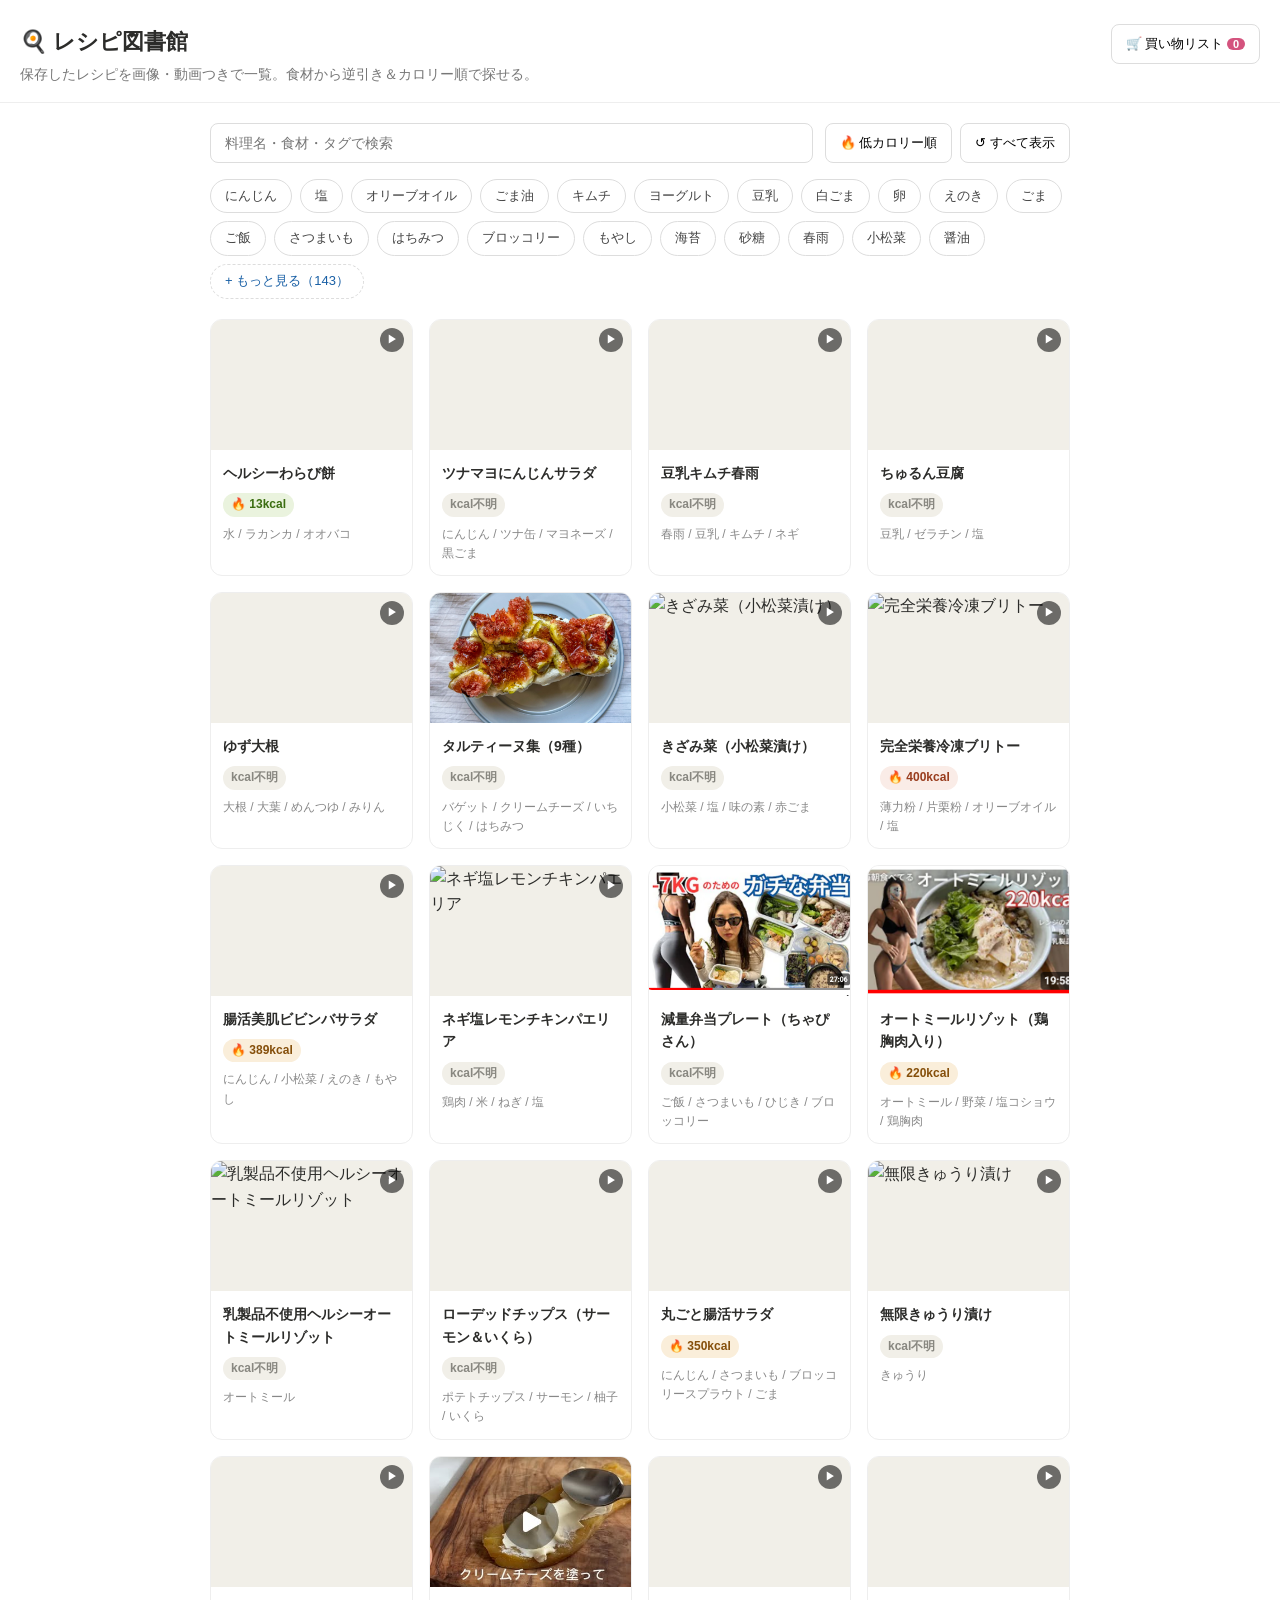
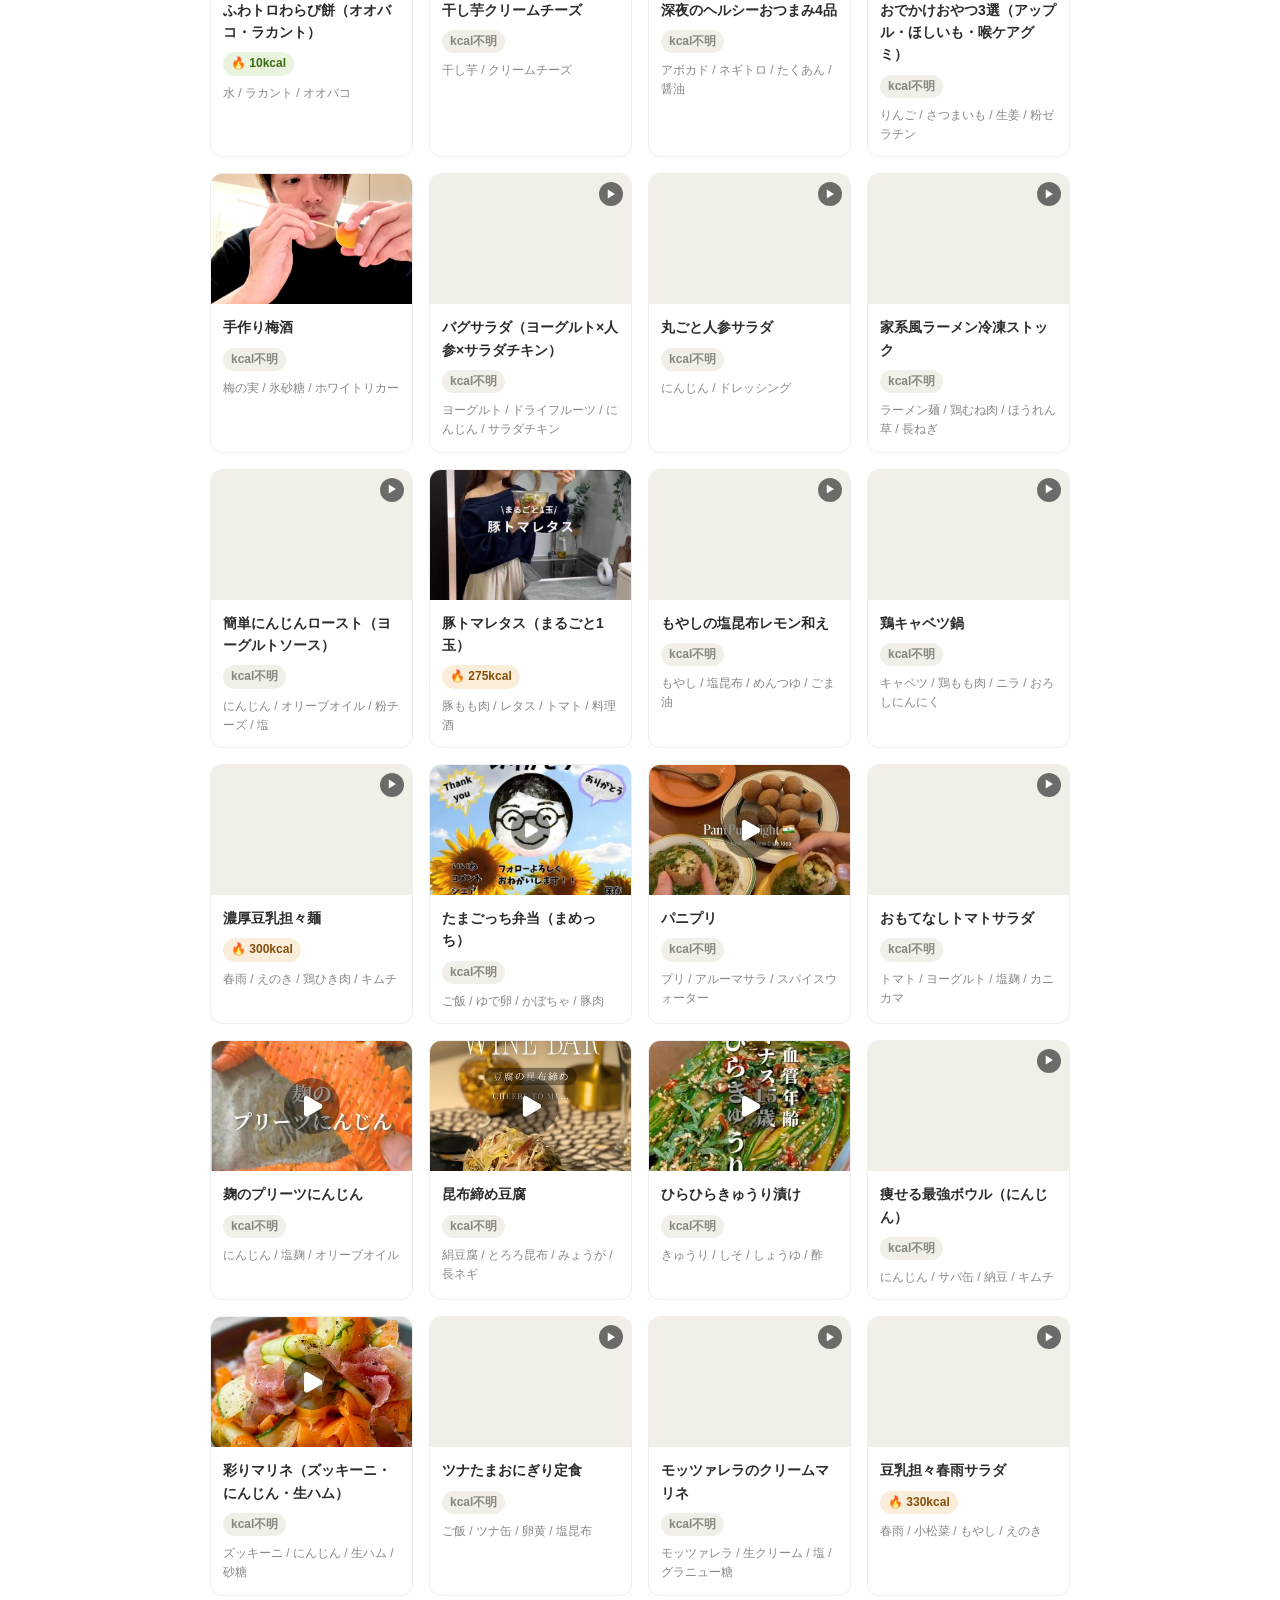
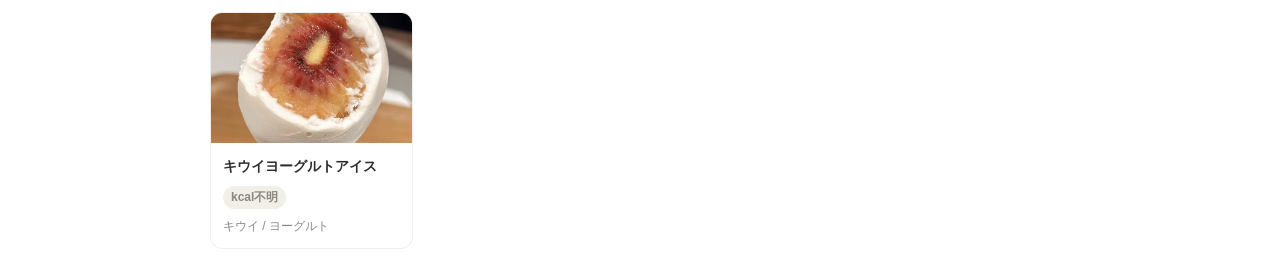
==== index.html @ f3d9894e "Add shopping-list cart, auto-discover recipes, fix id hash stability - Shopping list cart (client-si" ====
<!DOCTYPE html>
<html lang="ja">
<head>
<meta charset="UTF-8">
<meta name="viewport" content="width=device-width, initial-scale=1.0">
<title>レシピ図書館</title>
<link rel="stylesheet" href="style.css">
</head>
<body>
<header class="topbar">
  <div class="topbar-row">
    <div>
      <h1>🍳 レシピ図書館</h1>
      <p class="subtitle">保存したレシピを画像・動画つきで一覧。食材から逆引き＆カロリー順で探せる。</p>
    </div>
    <button id="cart-button">🛒 買い物リスト <span id="cart-count">0</span></button>
  </div>
</header>

<main>
  <section class="controls">
    <input type="text" id="search" placeholder="料理名・食材・タグで検索" />
    <div class="control-buttons">
      <button id="sort-kcal">🔥 低カロリー順</button>
      <button id="reset-all">↺ すべて表示</button>
    </div>
  </section>

  <section class="chips" id="chips"></section>

  <p class="match-count" id="match-count"></p>

  <section class="grid" id="grid"></section>
</main>

<div class="modal-overlay" id="modal-overlay">
  <div class="modal" id="modal-content"></div>
</div>

<div class="modal-overlay" id="cart-overlay">
  <div class="modal" id="cart-content"></div>
</div>

<script src="app.js"></script>
</body>
</html>
---- style.css ----
* { box-sizing: border-box; }

body {
  margin: 0;
  background: #ffffff;
  color: #2c2c2a;
  font-family: -apple-system, "Hiragino Sans", "Yu Gothic", sans-serif;
  line-height: 1.6;
}

.topbar {
  padding: 24px 20px 16px;
  border-bottom: 1px solid #eee;
}

.topbar h1 {
  margin: 0 0 4px;
  font-size: 22px;
  font-weight: 600;
}

.topbar-row {
  display: flex;
  justify-content: space-between;
  align-items: flex-start;
  gap: 12px;
  flex-wrap: wrap;
}

#cart-button {
  padding: 10px 14px;
  border: 1px solid #ddd;
  background: #fff;
  border-radius: 8px;
  font-size: 13px;
  cursor: pointer;
  white-space: nowrap;
}

#cart-count {
  display: inline-block;
  min-width: 18px;
  padding: 0 5px;
  border-radius: 999px;
  background: #d4537e;
  color: #fff;
  font-size: 11px;
  font-weight: 600;
}

.cart-item-row {
  display: flex;
  align-items: center;
  justify-content: space-between;
  padding: 8px 0;
  border-bottom: 1px solid #f1efe8;
  font-size: 14px;
}

.cart-item-row button {
  border: none;
  background: none;
  color: #999;
  cursor: pointer;
  font-size: 13px;
}

.subtitle {
  margin: 0;
  color: #777;
  font-size: 14px;
}

main {
  max-width: 900px;
  margin: 0 auto;
  padding: 20px;
}

.controls {
  display: flex;
  gap: 12px;
  flex-wrap: wrap;
  margin-bottom: 16px;
}

#search {
  flex: 1;
  min-width: 200px;
  padding: 10px 14px;
  border: 1px solid #ddd;
  border-radius: 8px;
  font-size: 14px;
}

.control-buttons {
  display: flex;
  gap: 8px;
}

.control-buttons button {
  padding: 10px 14px;
  border: 1px solid #ddd;
  background: #fff;
  border-radius: 8px;
  font-size: 13px;
  cursor: pointer;
}

.control-buttons button:hover {
  background: #f7f7f5;
}

.chips {
  display: flex;
  gap: 8px;
  flex-wrap: wrap;
  margin-bottom: 20px;
}

.chip {
  padding: 6px 14px;
  border-radius: 999px;
  border: 1px solid #ddd;
  background: #fff;
  font-size: 13px;
  cursor: pointer;
  color: #444;
}

.chip.active {
  background: #fbeaf0;
  border-color: #d4537e;
  color: #993556;
}

.chip-toggle {
  color: #185fa5;
  border-style: dashed;
}

.match-count {
  font-size: 13px;
  color: #888;
  margin: 0 0 12px;
}

.grid {
  display: grid;
  grid-template-columns: repeat(auto-fill, minmax(180px, 1fr));
  gap: 16px;
}

.card {
  border: 1px solid #eee;
  border-radius: 12px;
  overflow: hidden;
  background: #fff;
  cursor: pointer;
  transition: box-shadow 0.15s;
}

.card:hover {
  box-shadow: 0 2px 10px rgba(0,0,0,0.08);
}

.card-media {
  position: relative;
  width: 100%;
  height: 130px;
  background: #f1efe8;
  overflow: hidden;
}

.card-media img, .card-media video {
  width: 100%;
  height: 100%;
  object-fit: cover;
  display: block;
}

.play-badge {
  position: absolute;
  top: 8px;
  right: 8px;
  background: rgba(0,0,0,0.55);
  color: #fff;
  border-radius: 50%;
  width: 24px;
  height: 24px;
  display: flex;
  align-items: center;
  justify-content: center;
  font-size: 11px;
}

.card-body {
  padding: 12px;
}

.card-title {
  font-size: 14px;
  font-weight: 600;
  margin: 0 0 6px;
}

.kcal-badge {
  display: inline-block;
  font-size: 12px;
  font-weight: 600;
  padding: 2px 8px;
  border-radius: 999px;
}

.kcal-badge.low {
  background: #eaf3de;
  color: #3b6d11;
}

.kcal-badge.mid {
  background: #faeeda;
  color: #854f0b;
}

.kcal-badge.high {
  background: #faece7;
  color: #993c1d;
}

.kcal-badge.unknown {
  background: #f1efe8;
  color: #888780;
}

.card-ingredients {
  margin: 8px 0 0;
  font-size: 12px;
  color: #888;
}

.empty-state {
  text-align: center;
  color: #999;
  padding: 60px 20px;
  grid-column: 1 / -1;
}

.modal-overlay {
  display: none;
  position: fixed;
  inset: 0;
  background: rgba(0,0,0,0.5);
  align-items: center;
  justify-content: center;
  padding: 20px;
  z-index: 10;
}

.modal-overlay.open {
  display: flex;
}

.modal {
  background: #fff;
  border-radius: 12px;
  max-width: 480px;
  width: 100%;
  max-height: 85vh;
  overflow-y: auto;
  padding: 20px;
}

.modal-close {
  float: right;
  border: none;
  background: none;
  font-size: 18px;
  cursor: pointer;
  color: #999;
}

.modal-media {
  width: 100%;
  border-radius: 8px;
  overflow: hidden;
  margin-bottom: 12px;
  background: #f1efe8;
}

.modal-media img, .modal-media video {
  width: 100%;
  display: block;
}

.modal h2 {
  font-size: 18px;
  margin: 0 0 8px;
}

.modal h3 {
  font-size: 14px;
  margin: 16px 0 6px;
  color: #555;
}

.modal ul {
  margin: 0;
  padding-left: 20px;
  font-size: 14px;
}

.modal ol {
  margin: 0;
  padding-left: 20px;
  font-size: 14px;
}

.modal .nutrition-row {
  display: flex;
  gap: 12px;
  flex-wrap: wrap;
  margin-top: 6px;
}

.modal .nutrition-item {
  font-size: 12px;
  background: #f1efe8;
  padding: 4px 10px;
  border-radius: 8px;
}

.modal .source-link {
  display: inline-block;
  margin-top: 16px;
  font-size: 13px;
  color: #185fa5;
  text-decoration: none;
}
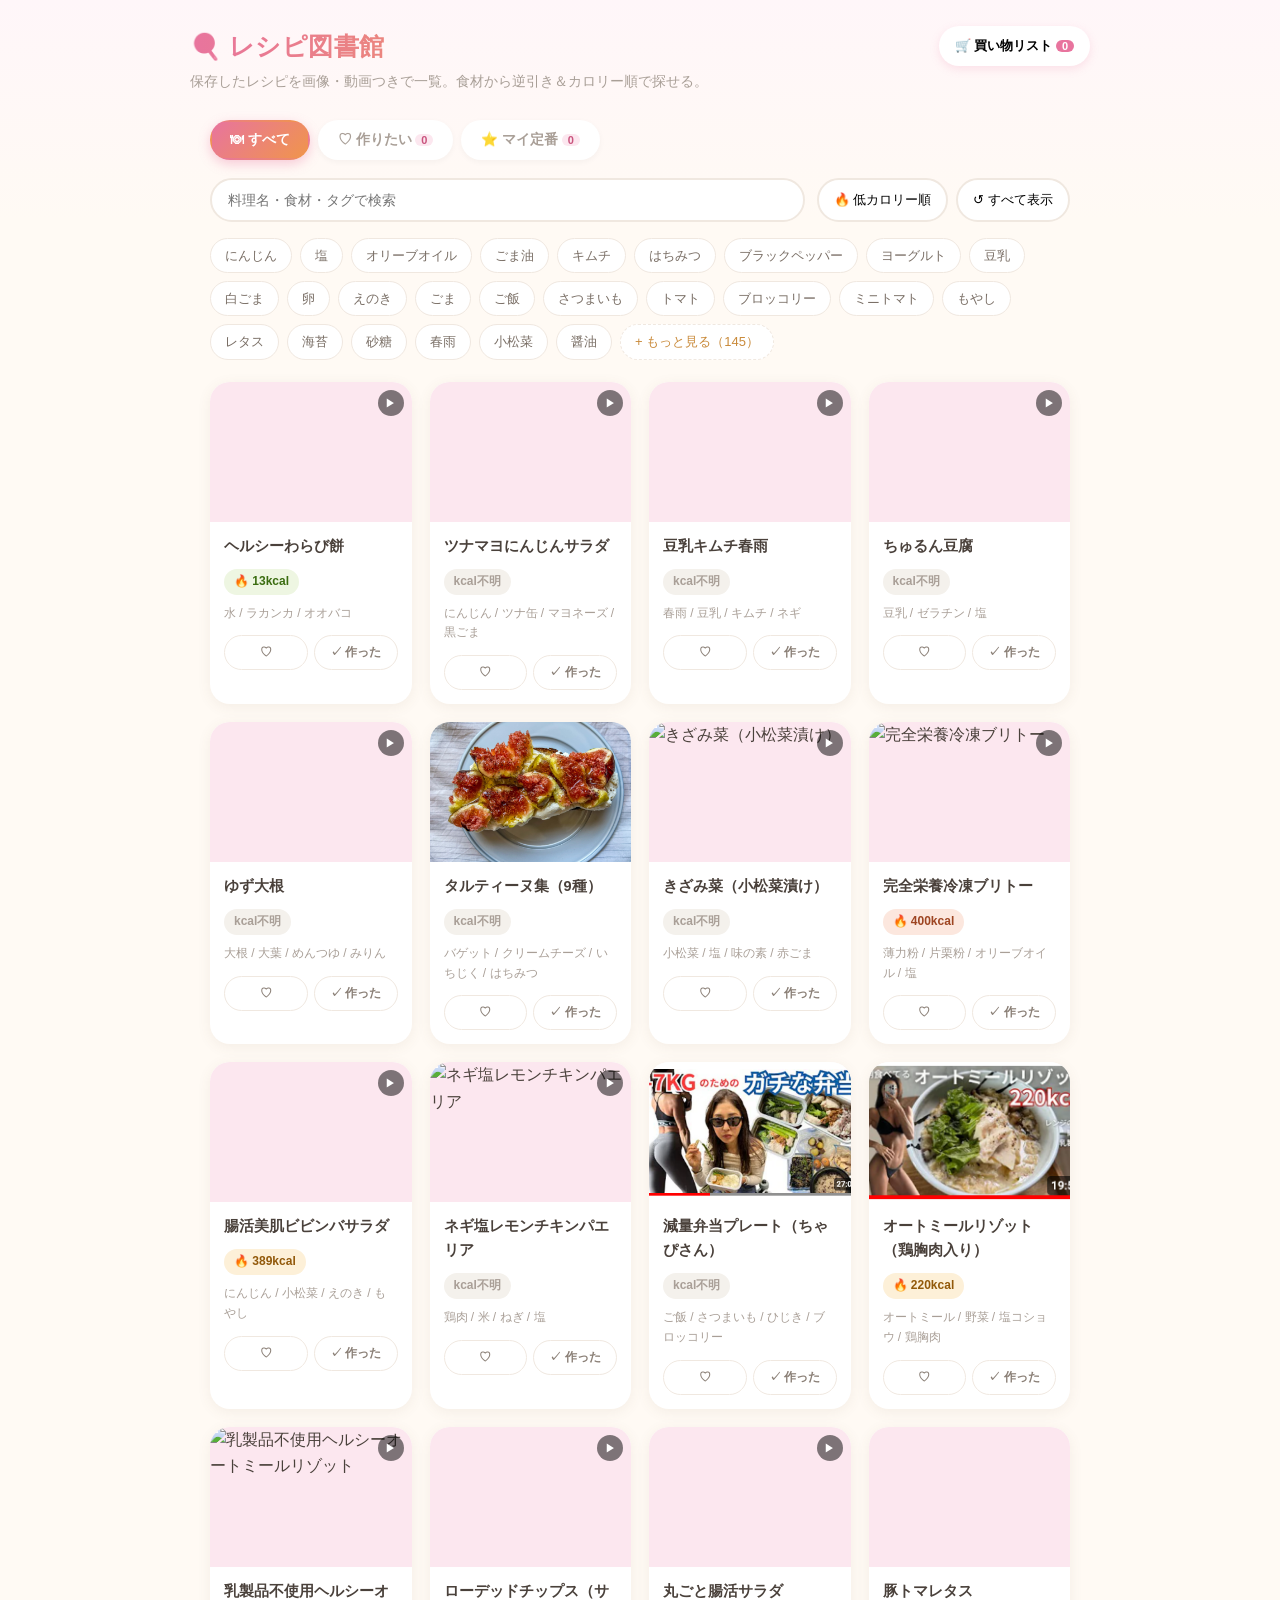
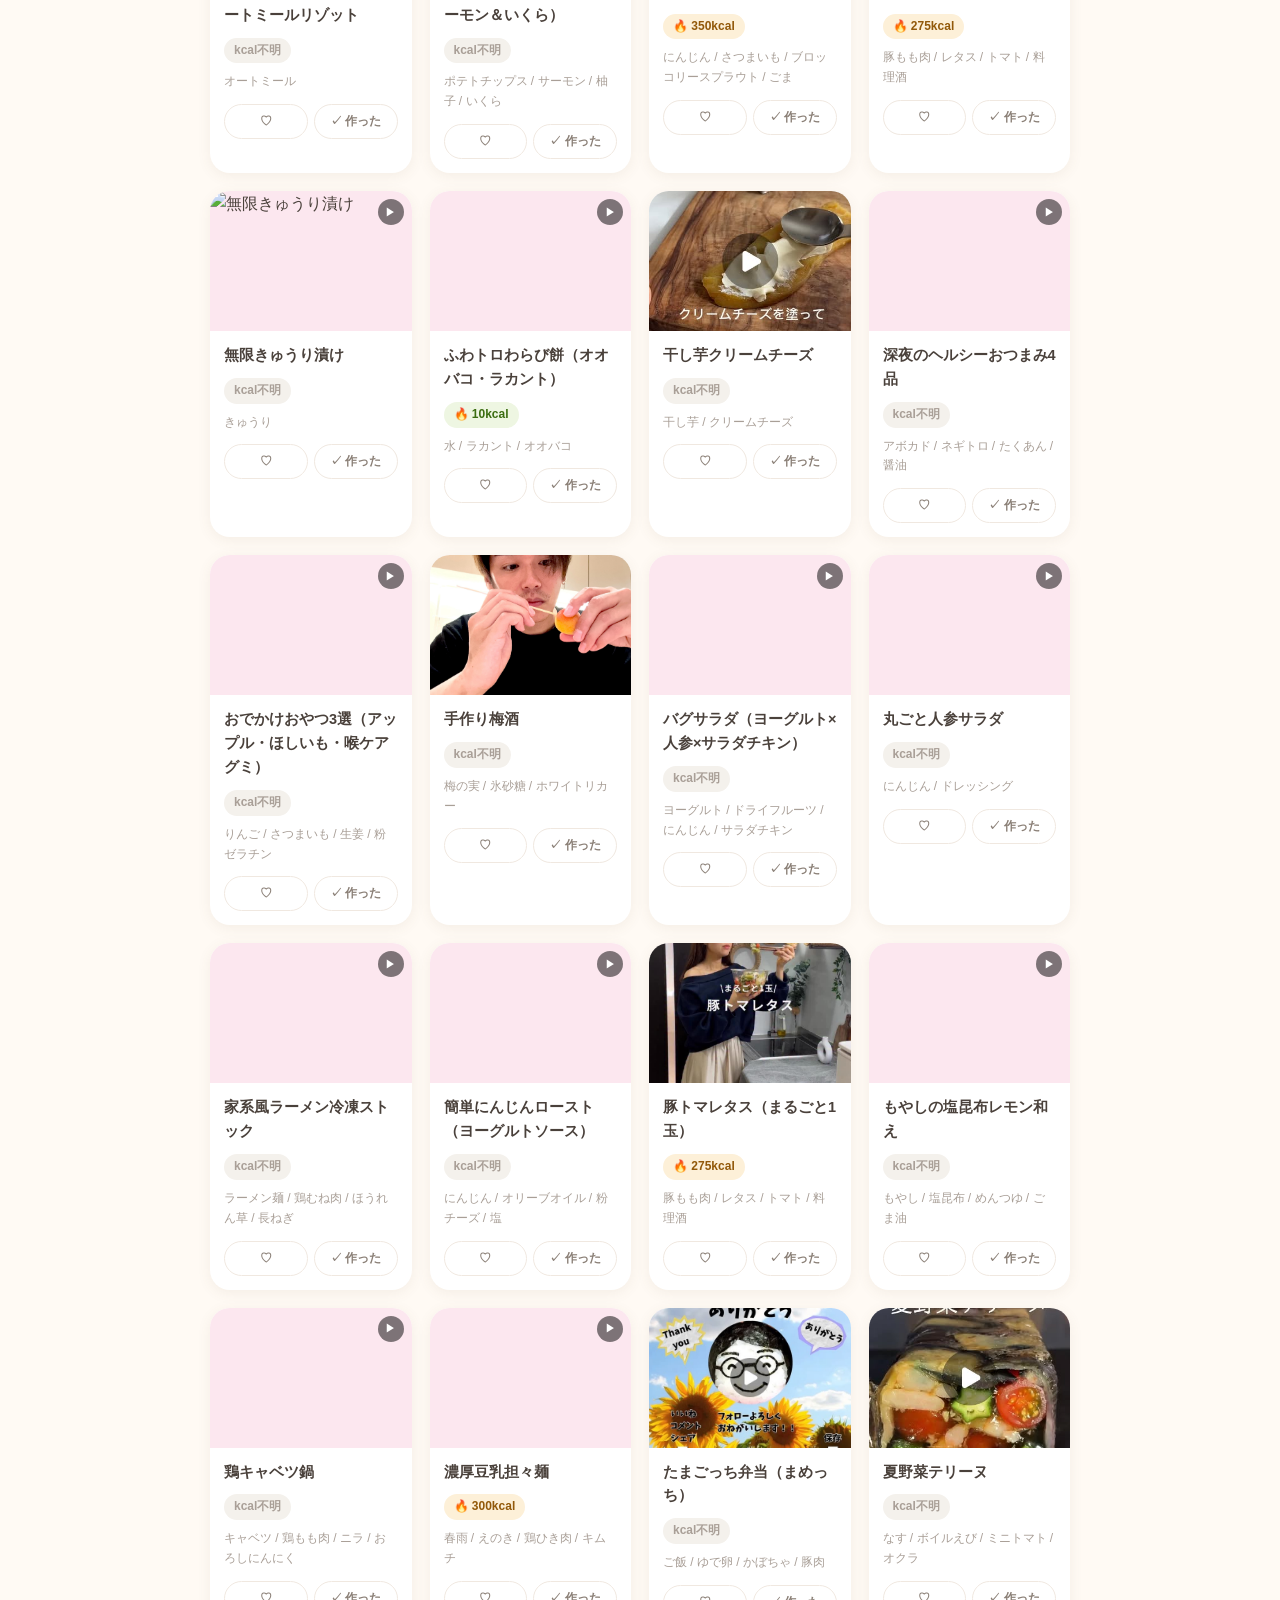
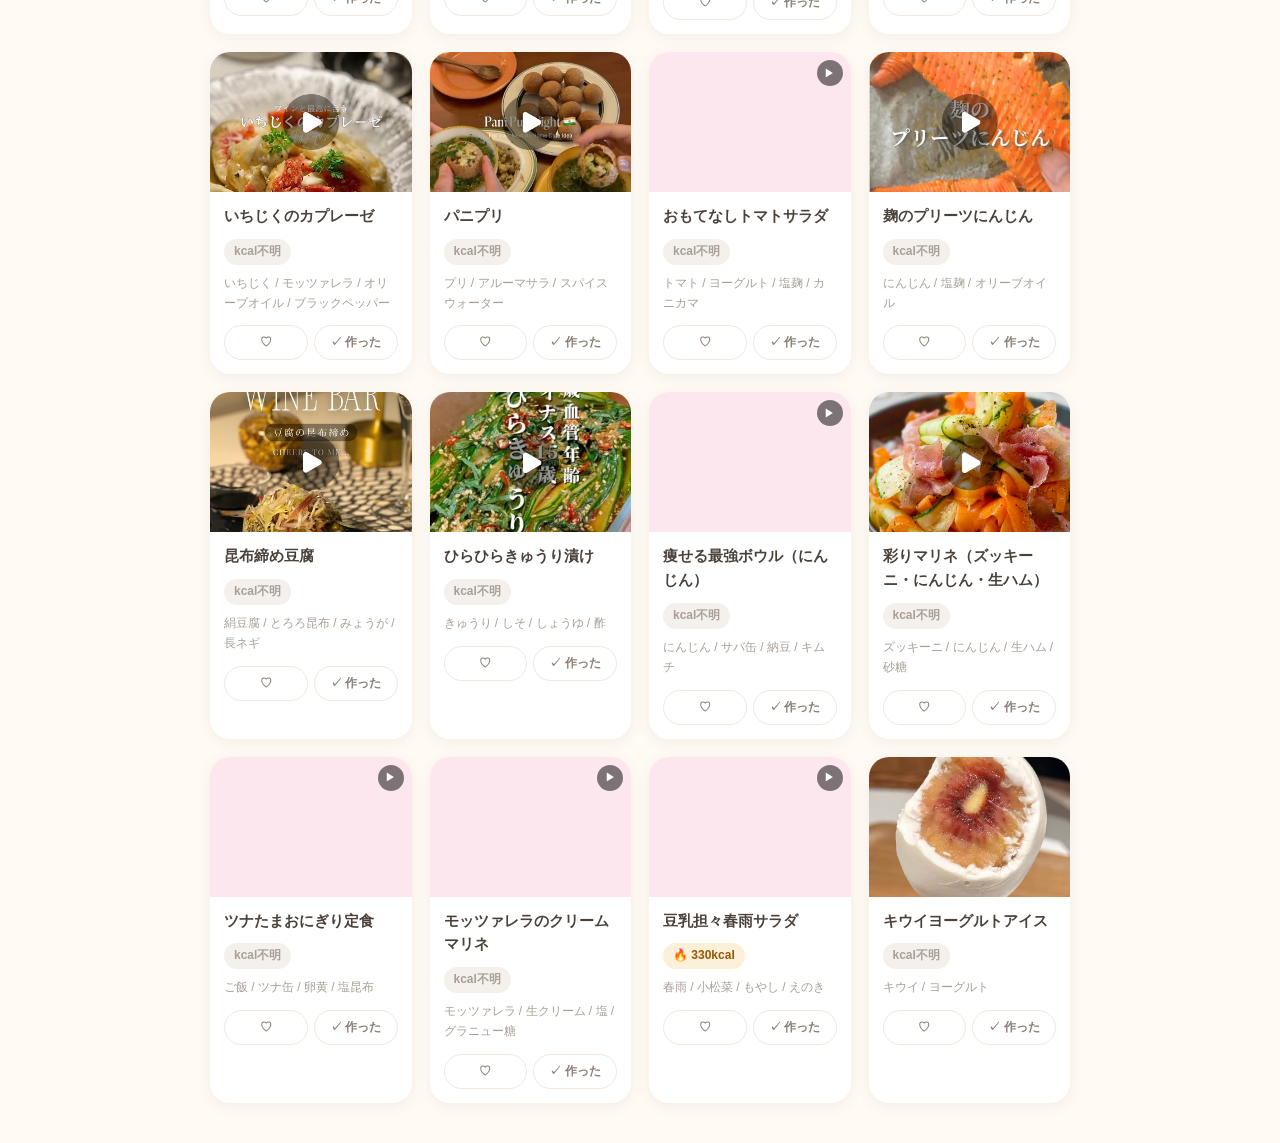
==== commit 587d149a: "Update recipe data (2026-07-11)" ====
--- a/index.html
+++ b/index.html
@@ -18,6 +18,12 @@
 </header>
 
 <main>
+  <section class="tabs" id="tabs">
+    <button class="tab active" data-view="all">🍽 すべて</button>
+    <button class="tab" data-view="want">♡ 作りたい <span class="tab-n">0</span></button>
+    <button class="tab" data-view="staple">⭐ マイ定番 <span class="tab-n">0</span></button>
+  </section>
+
   <section class="controls">
     <input type="text" id="search" placeholder="料理名・食材・タグで検索" />
     <div class="control-buttons">
--- a/style.css
+++ b/style.css
@@ -1,338 +1,200 @@
+:root {
+  --pink: #e8749e;
+  --pink-deep: #c9547e;
+  --pink-soft: #fce7ef;
+  --cream: #fffaf4;
+  --gold: #ffc94d;
+  --green: #7bb04e;
+  --green-soft: #eef6e2;
+  --ink: #4a413b;
+  --muted: #a99f97;
+  --line: #f0e8e0;
+}
+
 * { box-sizing: border-box; }
 
 body {
   margin: 0;
-  background: #ffffff;
-  color: #2c2c2a;
-  font-family: -apple-system, "Hiragino Sans", "Yu Gothic", sans-serif;
-  line-height: 1.6;
-}
-
-.topbar {
-  padding: 24px 20px 16px;
-  border-bottom: 1px solid #eee;
-}
-
+  background: linear-gradient(180deg, #fff6f9 0%, var(--cream) 220px, var(--cream) 100%);
+  color: var(--ink);
+  font-family: -apple-system, "Hiragino Maru Gothic ProN", "Hiragino Sans", "Yu Gothic", sans-serif;
+  line-height: 1.65;
+}
+
+.topbar { padding: 26px 20px 18px; }
 .topbar h1 {
   margin: 0 0 4px;
-  font-size: 22px;
-  font-weight: 600;
-}
-
+  font-size: 25px;
+  font-weight: 800;
+  letter-spacing: 0.02em;
+  background: linear-gradient(90deg, var(--pink) 0%, #f0a24b 100%);
+  -webkit-background-clip: text;
+  background-clip: text;
+  -webkit-text-fill-color: transparent;
+}
 .topbar-row {
-  display: flex;
-  justify-content: space-between;
-  align-items: flex-start;
-  gap: 12px;
-  flex-wrap: wrap;
-}
+  display: flex; justify-content: space-between; align-items: flex-start;
+  gap: 12px; flex-wrap: wrap; max-width: 900px; margin: 0 auto;
+}
+.subtitle { margin: 0; color: var(--muted); font-size: 13.5px; }
 
 #cart-button {
-  padding: 10px 14px;
-  border: 1px solid #ddd;
-  background: #fff;
-  border-radius: 8px;
-  font-size: 13px;
-  cursor: pointer;
-  white-space: nowrap;
-}
-
+  padding: 11px 16px; border: none; background: #fff;
+  border-radius: 999px; font-size: 13px; font-weight: 700; cursor: pointer;
+  white-space: nowrap; box-shadow: 0 3px 10px rgba(232,116,158,0.18); transition: transform 0.12s;
+}
+#cart-button:hover { transform: translateY(-1px); }
 #cart-count {
-  display: inline-block;
-  min-width: 18px;
-  padding: 0 5px;
-  border-radius: 999px;
-  background: #d4537e;
-  color: #fff;
-  font-size: 11px;
-  font-weight: 600;
-}
-
-.cart-item-row {
-  display: flex;
-  align-items: center;
-  justify-content: space-between;
-  padding: 8px 0;
-  border-bottom: 1px solid #f1efe8;
-  font-size: 14px;
-}
-
-.cart-item-row button {
-  border: none;
-  background: none;
-  color: #999;
-  cursor: pointer;
-  font-size: 13px;
-}
-
-.subtitle {
-  margin: 0;
-  color: #777;
-  font-size: 14px;
-}
-
-main {
-  max-width: 900px;
-  margin: 0 auto;
-  padding: 20px;
-}
-
-.controls {
-  display: flex;
-  gap: 12px;
-  flex-wrap: wrap;
-  margin-bottom: 16px;
-}
-
+  display: inline-block; min-width: 18px; padding: 0 6px; border-radius: 999px;
+  background: var(--pink); color: #fff; font-size: 11px; font-weight: 700;
+}
+
+main { max-width: 900px; margin: 0 auto; padding: 8px 20px 40px; }
+
+.tabs { display: flex; gap: 8px; margin-bottom: 18px; flex-wrap: wrap; }
+.tab {
+  padding: 9px 18px; border: 2px solid transparent; background: #fff;
+  border-radius: 999px; font-size: 13.5px; font-weight: 700; color: var(--muted);
+  cursor: pointer; box-shadow: 0 2px 6px rgba(0,0,0,0.04); transition: transform 0.12s, box-shadow 0.12s;
+}
+.tab:hover { transform: translateY(-1px); }
+.tab.active {
+  color: #fff; background: linear-gradient(135deg, var(--pink) 0%, #f0954b 100%);
+  box-shadow: 0 4px 12px rgba(232,116,158,0.35);
+}
+.tab-n {
+  display: inline-block; min-width: 18px; padding: 0 5px; border-radius: 999px;
+  background: var(--pink-soft); color: var(--pink-deep); font-size: 11px; font-weight: 700;
+}
+.tab.active .tab-n { background: rgba(255,255,255,0.35); color: #fff; }
+
+.controls { display: flex; gap: 12px; flex-wrap: wrap; margin-bottom: 16px; }
 #search {
-  flex: 1;
-  min-width: 200px;
-  padding: 10px 14px;
-  border: 1px solid #ddd;
-  border-radius: 8px;
-  font-size: 14px;
-}
-
-.control-buttons {
-  display: flex;
-  gap: 8px;
-}
-
+  flex: 1; min-width: 200px; padding: 12px 16px; border: 2px solid var(--line);
+  border-radius: 999px; font-size: 14px; background: #fff;
+}
+#search:focus { outline: none; border-color: var(--pink); }
+.control-buttons { display: flex; gap: 8px; }
 .control-buttons button {
-  padding: 10px 14px;
-  border: 1px solid #ddd;
-  background: #fff;
-  border-radius: 8px;
-  font-size: 13px;
-  cursor: pointer;
-}
-
-.control-buttons button:hover {
-  background: #f7f7f5;
-}
-
-.chips {
-  display: flex;
-  gap: 8px;
-  flex-wrap: wrap;
-  margin-bottom: 20px;
-}
-
+  padding: 11px 15px; border: 2px solid var(--line); background: #fff;
+  border-radius: 999px; font-size: 13px; cursor: pointer; transition: border-color 0.12s;
+}
+.control-buttons button:hover { border-color: var(--pink); }
+
+.chips { display: flex; gap: 8px; flex-wrap: wrap; margin-bottom: 22px; }
 .chip {
-  padding: 6px 14px;
-  border-radius: 999px;
-  border: 1px solid #ddd;
-  background: #fff;
-  font-size: 13px;
-  cursor: pointer;
-  color: #444;
-}
-
-.chip.active {
-  background: #fbeaf0;
-  border-color: #d4537e;
-  color: #993556;
-}
-
-.chip-toggle {
-  color: #185fa5;
-  border-style: dashed;
-}
-
-.match-count {
-  font-size: 13px;
-  color: #888;
-  margin: 0 0 12px;
-}
-
-.grid {
-  display: grid;
-  grid-template-columns: repeat(auto-fill, minmax(180px, 1fr));
-  gap: 16px;
-}
-
+  padding: 6px 14px; border-radius: 999px; border: 1.5px solid var(--line);
+  background: #fff; font-size: 13px; cursor: pointer; color: #7a6f66; transition: transform 0.1s;
+}
+.chip:hover { transform: translateY(-1px); }
+.chip.active { background: var(--pink-soft); border-color: var(--pink); color: var(--pink-deep); font-weight: 700; }
+.chip-toggle { color: #c98a3a; border-style: dashed; }
+
+.match-count { font-size: 13px; color: var(--muted); margin: 0 0 14px; }
+
+.grid { display: grid; grid-template-columns: repeat(auto-fill, minmax(180px, 1fr)); gap: 18px; }
 .card {
-  border: 1px solid #eee;
-  border-radius: 12px;
-  overflow: hidden;
-  background: #fff;
-  cursor: pointer;
-  transition: box-shadow 0.15s;
-}
-
-.card:hover {
-  box-shadow: 0 2px 10px rgba(0,0,0,0.08);
-}
-
-.card-media {
-  position: relative;
-  width: 100%;
-  height: 130px;
-  background: #f1efe8;
-  overflow: hidden;
-}
-
-.card-media img, .card-media video {
-  width: 100%;
-  height: 100%;
-  object-fit: cover;
-  display: block;
-}
-
+  border: none; border-radius: 20px; overflow: hidden; background: #fff; cursor: pointer;
+  box-shadow: 0 3px 14px rgba(120,90,70,0.08); transition: transform 0.16s, box-shadow 0.16s;
+}
+.card:hover { transform: translateY(-4px); box-shadow: 0 10px 24px rgba(232,116,158,0.18); }
+.card-media { position: relative; width: 100%; height: 140px; background: var(--pink-soft); overflow: hidden; }
+.card-media img, .card-media video { width: 100%; height: 100%; object-fit: cover; display: block; }
 .play-badge {
-  position: absolute;
-  top: 8px;
-  right: 8px;
-  background: rgba(0,0,0,0.55);
-  color: #fff;
-  border-radius: 50%;
-  width: 24px;
-  height: 24px;
-  display: flex;
-  align-items: center;
-  justify-content: center;
-  font-size: 11px;
-}
-
-.card-body {
-  padding: 12px;
-}
-
-.card-title {
-  font-size: 14px;
-  font-weight: 600;
-  margin: 0 0 6px;
-}
-
-.kcal-badge {
-  display: inline-block;
-  font-size: 12px;
-  font-weight: 600;
-  padding: 2px 8px;
-  border-radius: 999px;
-}
-
-.kcal-badge.low {
-  background: #eaf3de;
-  color: #3b6d11;
-}
-
-.kcal-badge.mid {
-  background: #faeeda;
-  color: #854f0b;
-}
-
-.kcal-badge.high {
-  background: #faece7;
-  color: #993c1d;
-}
-
-.kcal-badge.unknown {
-  background: #f1efe8;
-  color: #888780;
-}
-
-.card-ingredients {
-  margin: 8px 0 0;
-  font-size: 12px;
-  color: #888;
-}
-
-.empty-state {
-  text-align: center;
-  color: #999;
-  padding: 60px 20px;
-  grid-column: 1 / -1;
-}
+  position: absolute; top: 8px; right: 8px; background: rgba(0,0,0,0.5); color: #fff;
+  border-radius: 50%; width: 26px; height: 26px; display: flex; align-items: center; justify-content: center; font-size: 11px;
+}
+.card-body { padding: 13px 14px 14px; }
+.card-title { font-size: 14.5px; font-weight: 700; margin: 0 0 8px; }
+
+.kcal-badge { display: inline-block; font-size: 12px; font-weight: 700; padding: 3px 10px; border-radius: 999px; }
+.kcal-badge.low { background: var(--green-soft); color: #3b6d11; }
+.kcal-badge.mid { background: #fdf0d8; color: #92590a; }
+.kcal-badge.high { background: #fce7de; color: #9e4522; }
+.kcal-badge.unknown { background: #f4f1ec; color: var(--muted); }
+.card-ingredients { margin: 9px 0 0; font-size: 12px; color: var(--muted); }
+
+.card-actions { display: flex; gap: 6px; margin-top: 12px; }
+.card-actions button {
+  flex: 1; padding: 8px 4px; border: 1.5px solid var(--line); background: #fff;
+  border-radius: 999px; font-size: 12px; font-weight: 700; cursor: pointer; color: #8a7f76; transition: transform 0.1s;
+}
+.card-actions button:active { transform: scale(0.92); }
+.act-want.on { background: var(--pink-soft); border-color: var(--pink); color: var(--pink-deep); }
+.act-cook.on { background: var(--green-soft); border-color: var(--green); color: #3b6d11; }
+.act-cook b { font-size: 12px; }
+
+.staple-badge {
+  position: absolute; top: 8px; left: 8px;
+  background: linear-gradient(135deg, var(--gold) 0%, #ffb43d 100%);
+  color: #6b4e00; font-size: 11px; font-weight: 800; padding: 3px 10px; border-radius: 999px;
+  box-shadow: 0 2px 8px rgba(255,180,60,0.5);
+}
+.staple-inline {
+  font-size: 12px; background: linear-gradient(135deg, var(--gold) 0%, #ffb43d 100%);
+  color: #6b4e00; padding: 3px 10px; border-radius: 999px; vertical-align: middle; font-weight: 800;
+}
+
+.empty-state { text-align: center; color: var(--muted); padding: 60px 20px; grid-column: 1 / -1; font-size: 14px; }
 
 .modal-overlay {
-  display: none;
-  position: fixed;
-  inset: 0;
-  background: rgba(0,0,0,0.5);
-  align-items: center;
-  justify-content: center;
-  padding: 20px;
-  z-index: 10;
-}
-
-.modal-overlay.open {
-  display: flex;
-}
-
-.modal {
-  background: #fff;
-  border-radius: 12px;
-  max-width: 480px;
-  width: 100%;
-  max-height: 85vh;
-  overflow-y: auto;
-  padding: 20px;
-}
-
-.modal-close {
-  float: right;
-  border: none;
-  background: none;
-  font-size: 18px;
-  cursor: pointer;
-  color: #999;
-}
-
-.modal-media {
-  width: 100%;
-  border-radius: 8px;
-  overflow: hidden;
-  margin-bottom: 12px;
-  background: #f1efe8;
-}
-
-.modal-media img, .modal-media video {
-  width: 100%;
-  display: block;
-}
-
-.modal h2 {
-  font-size: 18px;
-  margin: 0 0 8px;
-}
-
-.modal h3 {
-  font-size: 14px;
-  margin: 16px 0 6px;
-  color: #555;
-}
-
-.modal ul {
-  margin: 0;
-  padding-left: 20px;
-  font-size: 14px;
-}
-
-.modal ol {
-  margin: 0;
-  padding-left: 20px;
-  font-size: 14px;
-}
-
-.modal .nutrition-row {
-  display: flex;
-  gap: 12px;
-  flex-wrap: wrap;
-  margin-top: 6px;
-}
-
-.modal .nutrition-item {
-  font-size: 12px;
-  background: #f1efe8;
-  padding: 4px 10px;
-  border-radius: 8px;
-}
-
-.modal .source-link {
-  display: inline-block;
-  margin-top: 16px;
-  font-size: 13px;
-  color: #185fa5;
-  text-decoration: none;
-}
+  display: none; position: fixed; inset: 0; background: rgba(74,65,59,0.45);
+  align-items: center; justify-content: center; padding: 20px; z-index: 10;
+}
+.modal-overlay.open { display: flex; }
+.modal { background: #fff; border-radius: 24px; max-width: 480px; width: 100%; max-height: 85vh; overflow-y: auto; padding: 22px; }
+.modal-close { float: right; border: none; background: #f4f1ec; width: 32px; height: 32px; border-radius: 50%; font-size: 15px; cursor: pointer; color: #999; }
+.modal-media { width: 100%; border-radius: 16px; overflow: hidden; margin-bottom: 14px; background: var(--pink-soft); }
+.modal-media img, .modal-media video { width: 100%; display: block; }
+.modal h2 { font-size: 19px; margin: 0 0 8px; }
+.modal h3 { font-size: 14px; margin: 18px 0 6px; color: #8a7f76; }
+.modal ul, .modal ol { margin: 0; padding-left: 20px; font-size: 14px; }
+
+.modal-actions { display: flex; gap: 8px; margin: 14px 0; }
+.modal-actions button {
+  flex: 1; padding: 12px; border: 1.5px solid var(--line); background: #fff;
+  border-radius: 999px; font-size: 14px; font-weight: 700; cursor: pointer; color: #8a7f76; transition: transform 0.1s;
+}
+.modal-actions button:active { transform: scale(0.96); }
+.modal-actions .act-want.on { background: var(--pink-soft); border-color: var(--pink); color: var(--pink-deep); }
+.modal-actions .act-cook.on { background: var(--green-soft); border-color: var(--green); color: #3b6d11; }
+
+.ing-pantry { color: var(--muted); }
+.ing-tag { font-size: 10px; background: #f4f1ec; color: var(--muted); padding: 1px 7px; border-radius: 999px; }
+.pantry-note { font-size: 12px; color: var(--muted); margin: 8px 0 0; }
+.muted { font-size: 13px; color: var(--muted); }
+
+.nutrition-row { display: flex; gap: 10px; flex-wrap: wrap; margin-top: 6px; }
+.nutrition-item { font-size: 12px; background: var(--pink-soft); color: var(--pink-deep); padding: 5px 12px; border-radius: 999px; font-weight: 600; }
+
+.source-link { display: inline-block; margin-top: 18px; font-size: 13px; color: var(--pink-deep); text-decoration: none; font-weight: 700; }
+
+.btn-cart {
+  margin-top: 10px; padding: 12px 14px; border: none;
+  background: linear-gradient(135deg, var(--pink) 0%, #f0954b 100%);
+  color: #fff; border-radius: 999px; font-size: 13.5px; font-weight: 700; cursor: pointer; width: 100%;
+  box-shadow: 0 4px 12px rgba(232,116,158,0.3);
+}
+
+.cart-item-row { display: flex; align-items: center; justify-content: space-between; padding: 10px 0; border-bottom: 1px solid var(--line); font-size: 14px; }
+.cart-source { color: #c7bcb2; font-size: 12px; }
+.cart-item-btns { display: flex; gap: 6px; align-items: center; }
+.cart-item-row button { border: none; background: none; color: var(--muted); cursor: pointer; font-size: 13px; }
+.cart-tostaple {
+  border: 1.5px solid var(--line) !important; background: #faf6f0 !important;
+  color: #b0a599 !important; border-radius: 999px; font-size: 11px !important; padding: 4px 9px !important;
+}
+.cart-actions { display: flex; gap: 8px; margin-top: 18px; flex-wrap: wrap; }
+.cart-actions button { padding: 11px 16px; border: 1.5px solid var(--line); background: #fff; border-radius: 999px; font-size: 13px; font-weight: 700; cursor: pointer; }
+.btn-line { background: #06c755 !important; color: #fff !important; border-color: #06c755 !important; box-shadow: 0 4px 12px rgba(6,199,85,0.3); }
+.btn-ghost { color: var(--muted); }
+.empty-hint { color: var(--muted); font-size: 14px; }
+
+#toast {
+  position: fixed; left: 50%; bottom: 32px; transform: translateX(-50%) translateY(20px);
+  background: var(--ink); color: #fff; padding: 13px 22px; border-radius: 999px;
+  font-size: 13.5px; font-weight: 600; opacity: 0; pointer-events: none;
+  transition: opacity 0.25s, transform 0.25s; z-index: 100; max-width: 90vw; text-align: center;
+  box-shadow: 0 6px 20px rgba(0,0,0,0.25);
+}
+#toast.show { opacity: 1; transform: translateX(-50%) translateY(0); }
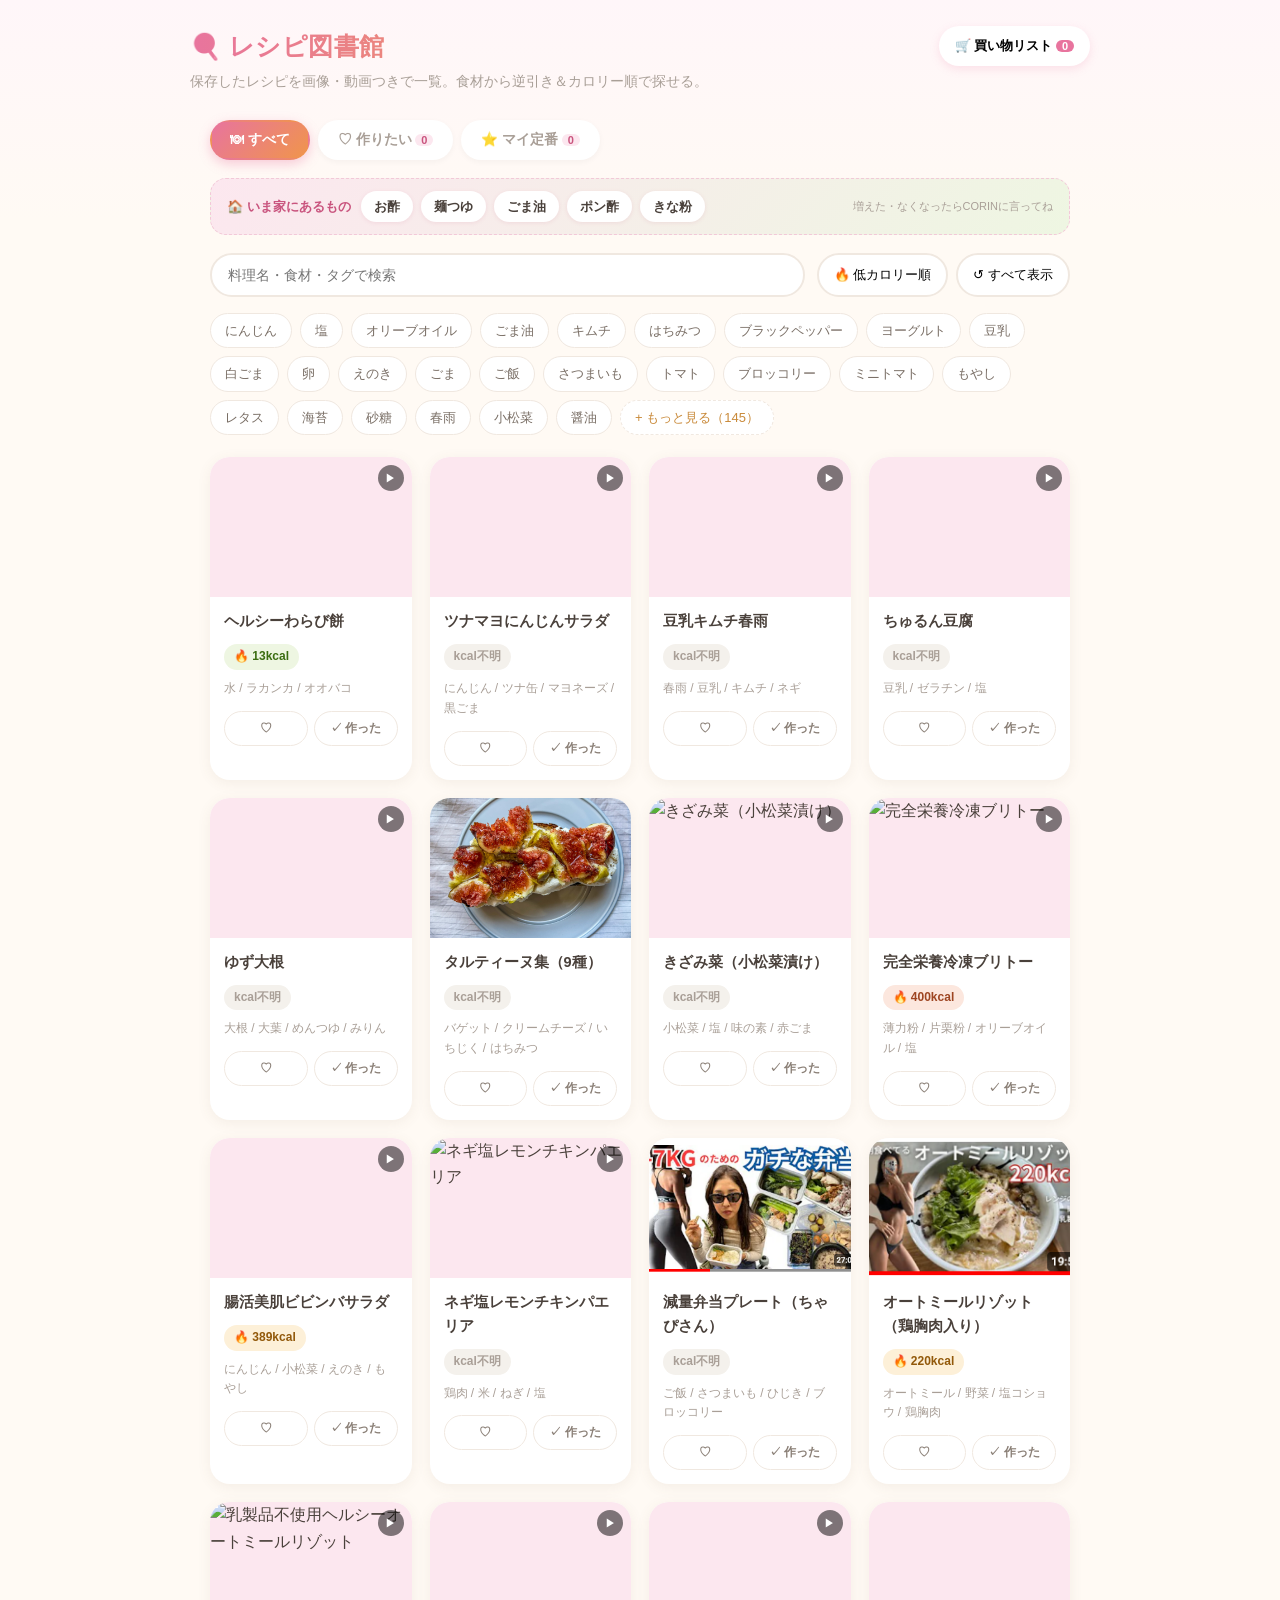
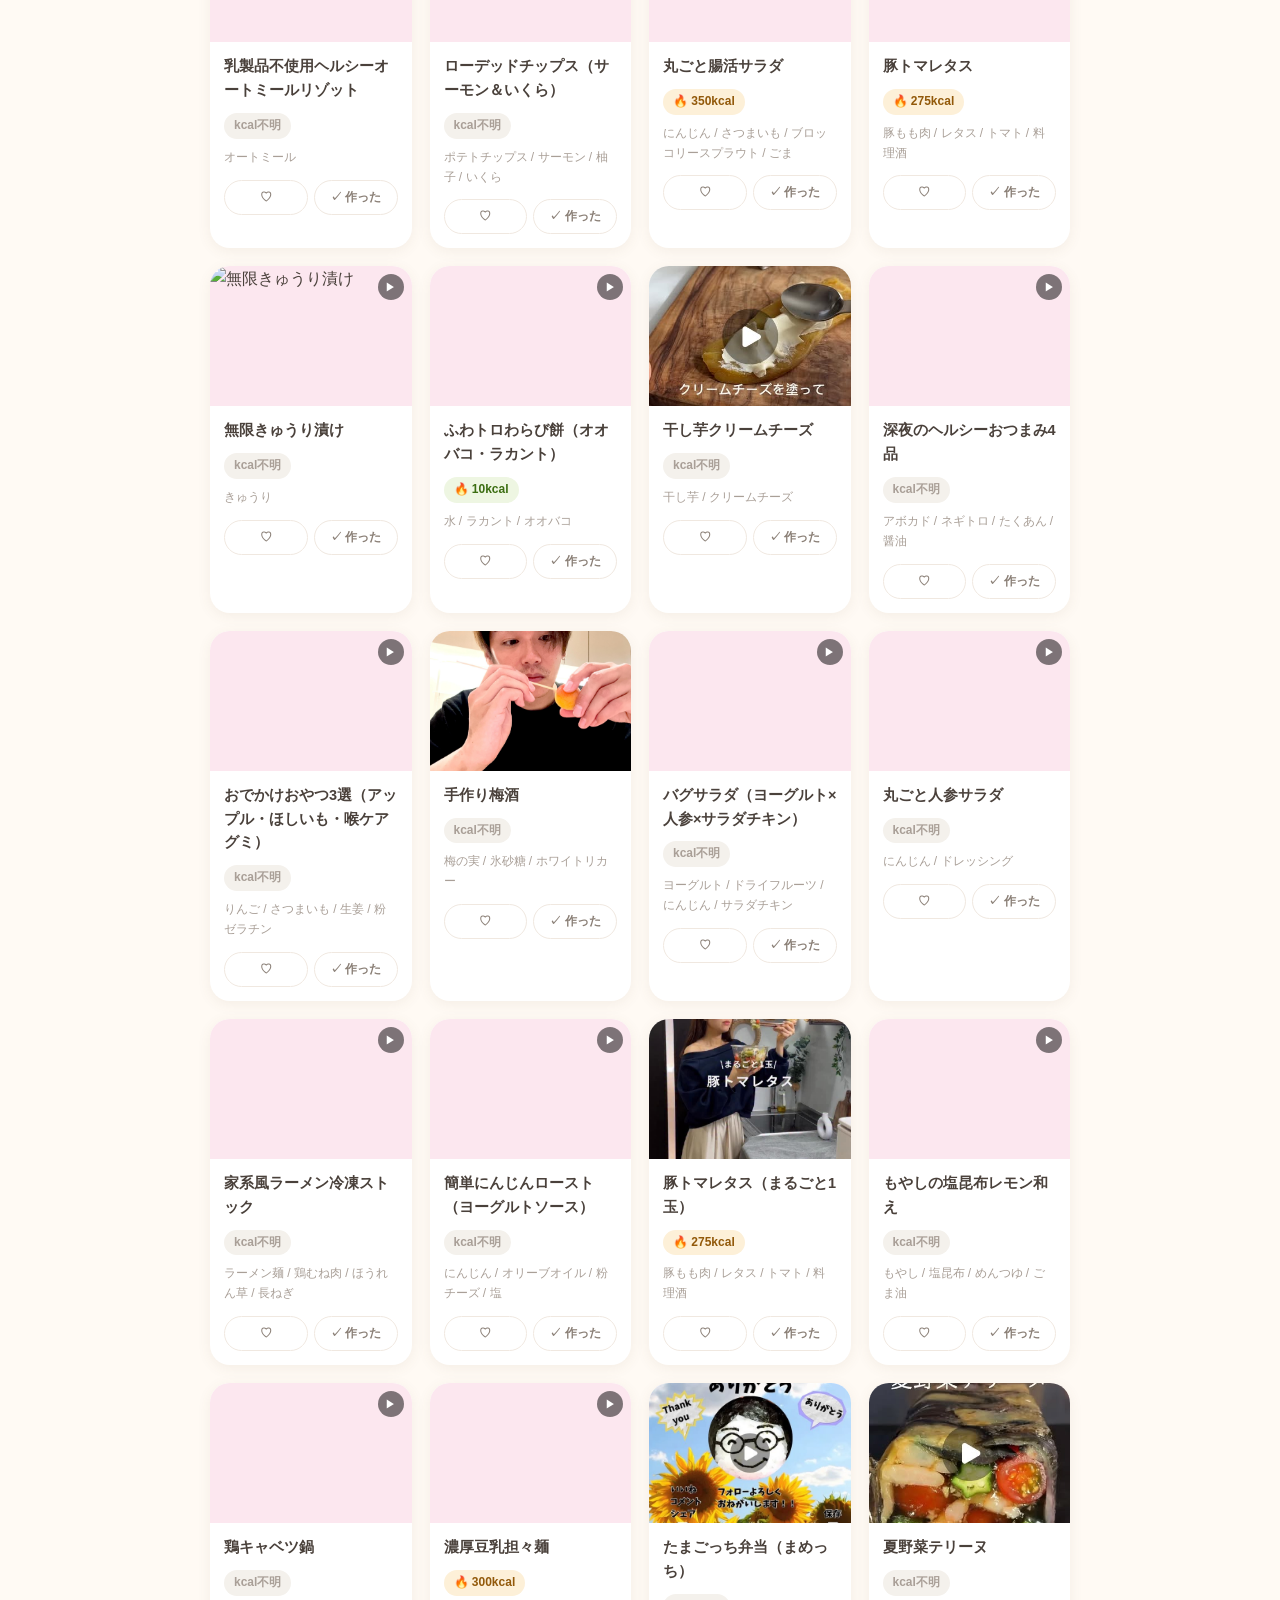
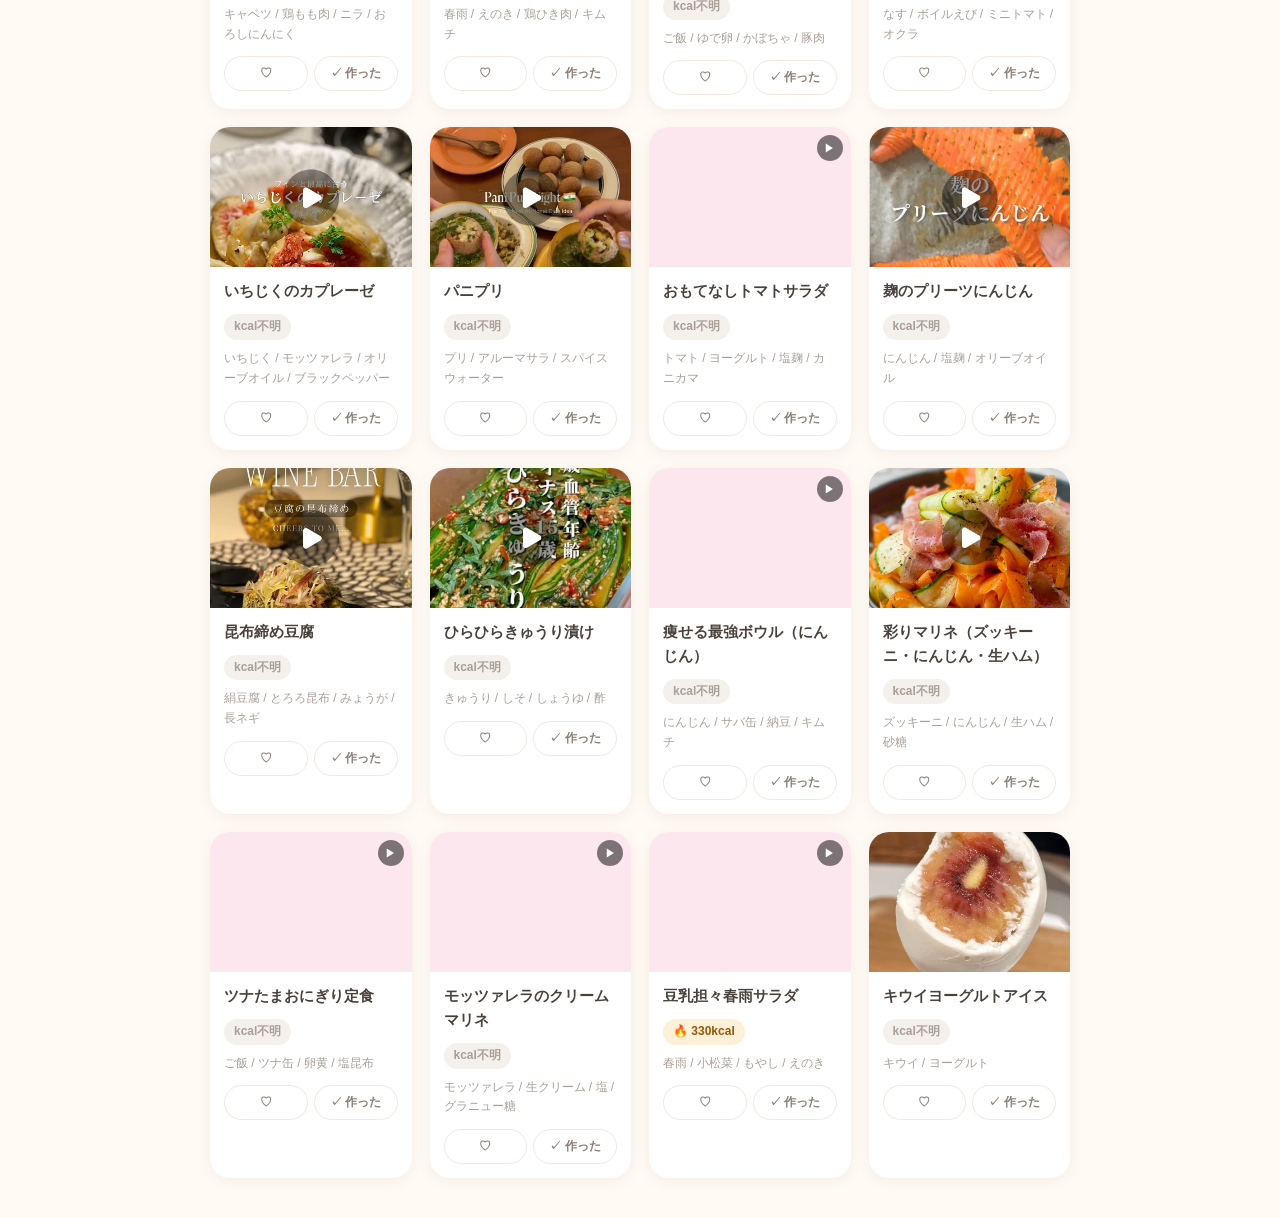
==== commit 2d32cdb5: "Update recipe data (2026-07-11)" ====
--- a/index.html
+++ b/index.html
@@ -23,6 +23,8 @@
     <button class="tab" data-view="want">♡ 作りたい <span class="tab-n">0</span></button>
     <button class="tab" data-view="staple">⭐ マイ定番 <span class="tab-n">0</span></button>
   </section>
+
+  <section class="pantry-bar" id="pantry-bar"></section>
 
   <section class="controls">
     <input type="text" id="search" placeholder="料理名・食材・タグで検索" />
--- a/style.css
+++ b/style.css
@@ -198,3 +198,20 @@
   box-shadow: 0 6px 20px rgba(0,0,0,0.25);
 }
 #toast.show { opacity: 1; transform: translateX(-50%) translateY(0); }
+
+/* ---------- 🏠 いま家にあるもの ---------- */
+.pantry-bar {
+  display: flex; align-items: center; flex-wrap: wrap; gap: 8px;
+  margin-bottom: 18px; padding: 12px 16px;
+  background: linear-gradient(135deg, var(--pink-soft) 0%, var(--green-soft) 100%);
+  border: 1.5px dashed #f2c9d8; border-radius: 16px;
+}
+.pantry-bar:empty { display: none; }
+.pantry-bar-label { font-size: 13px; font-weight: 800; color: var(--pink-deep); margin-right: 2px; }
+.pantry-pill {
+  padding: 5px 13px; background: #fff; border-radius: 999px;
+  font-size: 13px; font-weight: 700; color: var(--ink);
+  box-shadow: 0 1px 4px rgba(200,84,126,0.12);
+}
+.pantry-bar-hint { font-size: 11px; color: var(--muted); margin-left: auto; }
+@media (max-width: 520px) { .pantry-bar-hint { display: none; } }
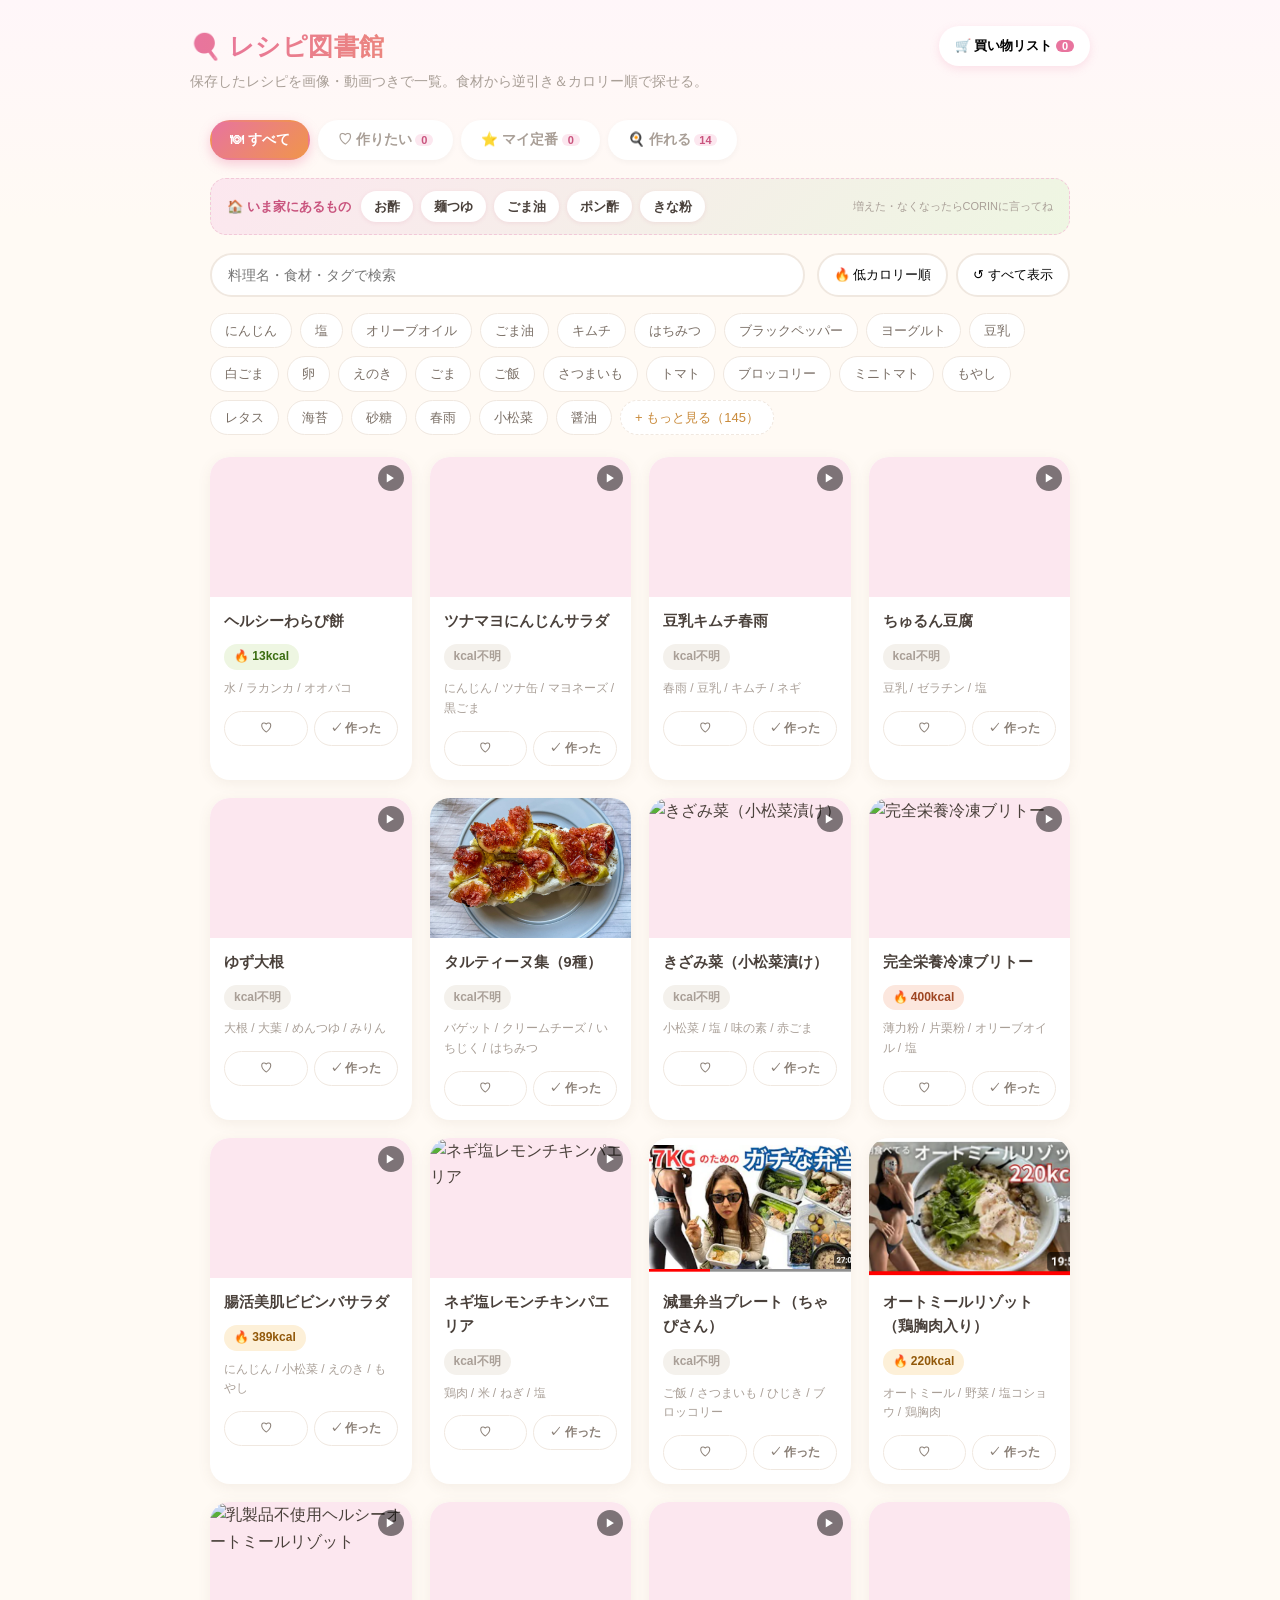
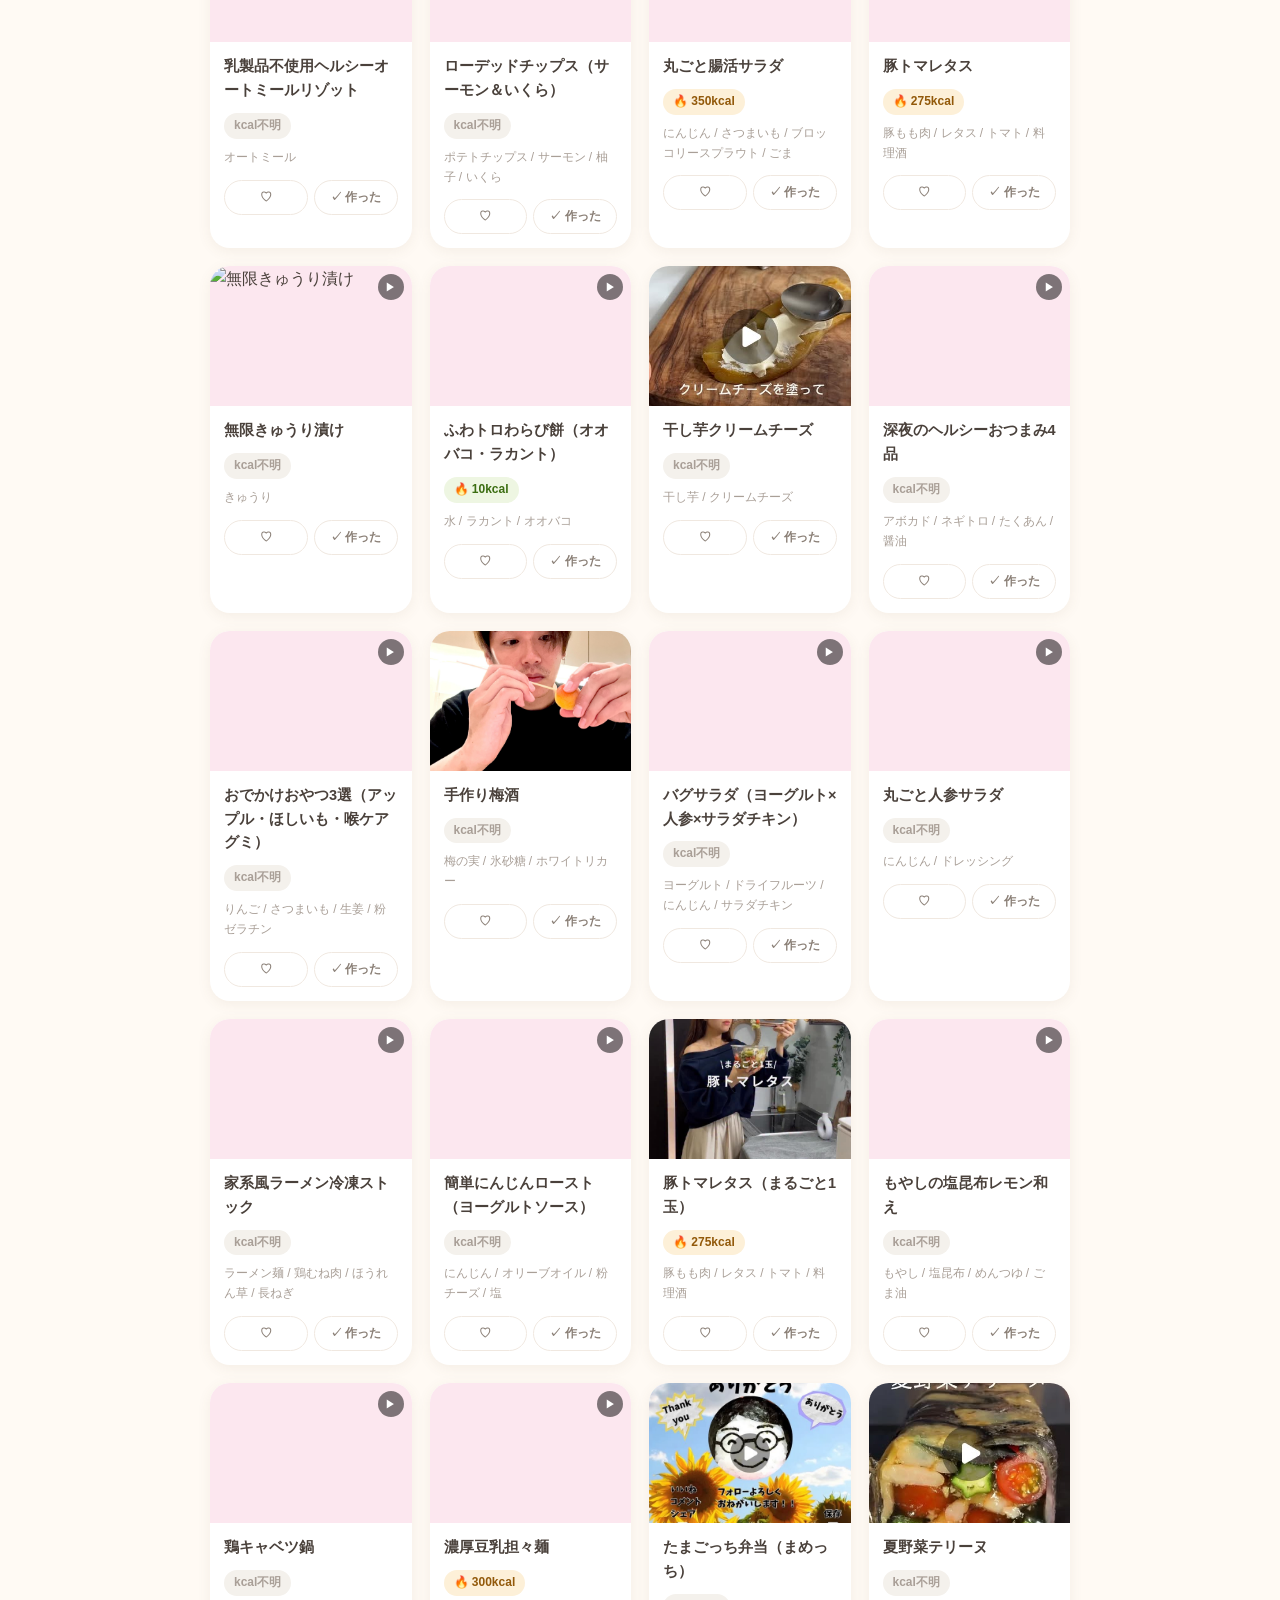
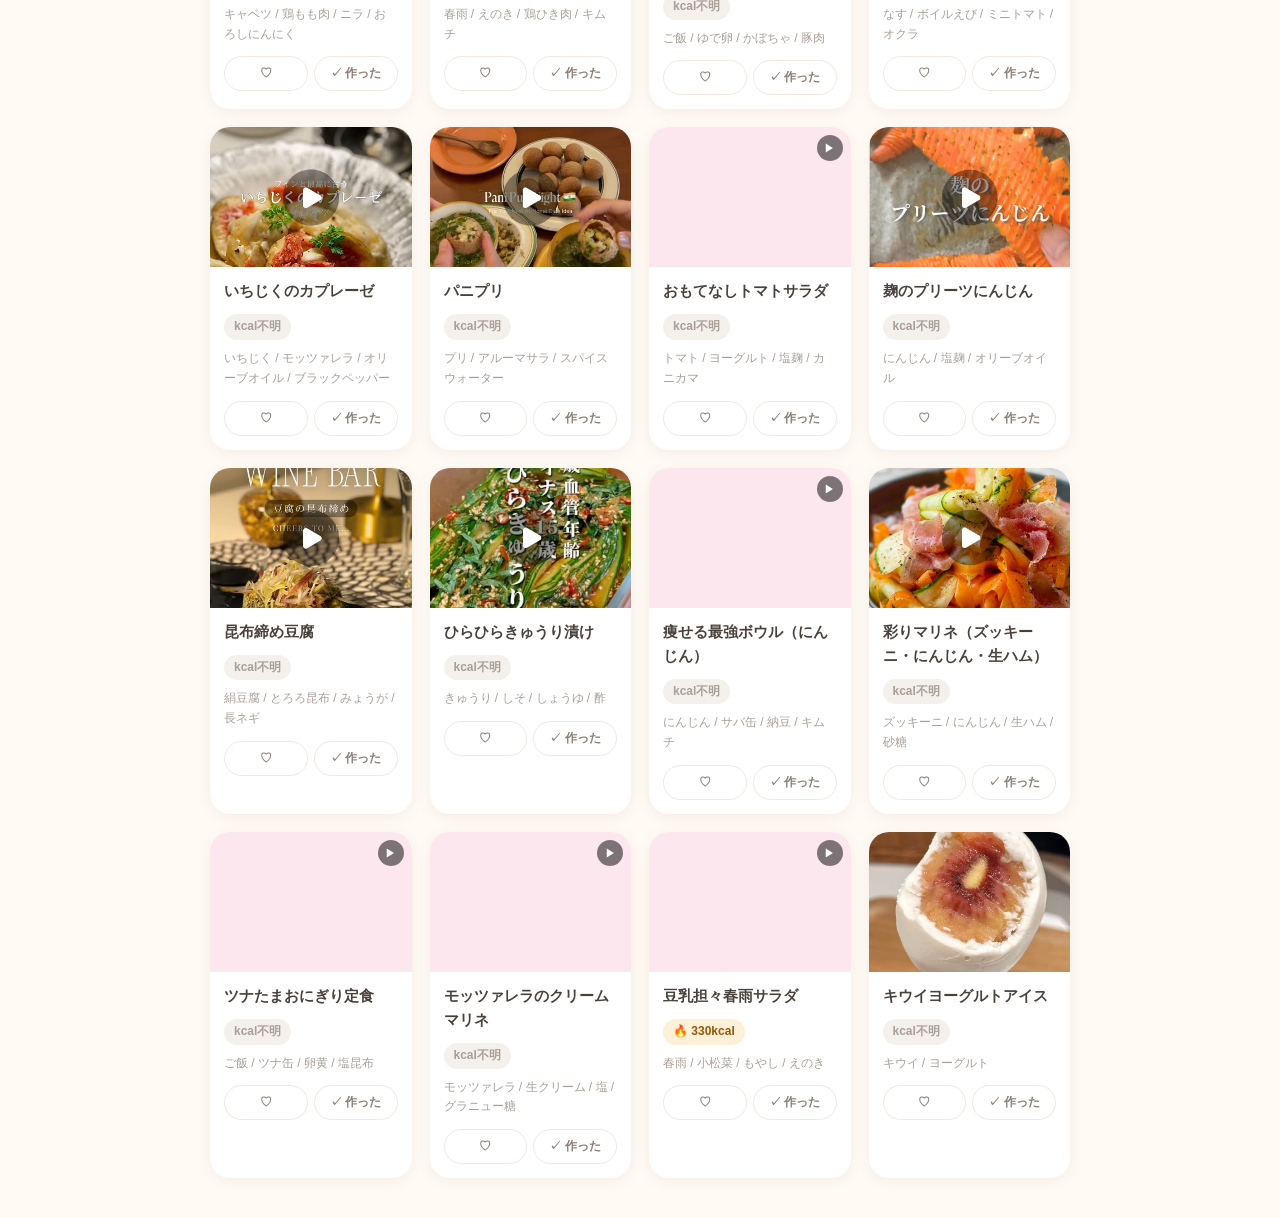
==== commit ed40d394: "Update recipe data (2026-07-11)" ====
--- a/index.html
+++ b/index.html
@@ -22,6 +22,7 @@
     <button class="tab active" data-view="all">🍽 すべて</button>
     <button class="tab" data-view="want">♡ 作りたい <span class="tab-n">0</span></button>
     <button class="tab" data-view="staple">⭐ マイ定番 <span class="tab-n">0</span></button>
+    <button class="tab" data-view="cookable">🍳 作れる <span class="tab-n">0</span></button>
   </section>
 
   <section class="pantry-bar" id="pantry-bar"></section>
--- a/style.css
+++ b/style.css
@@ -215,3 +215,8 @@
 }
 .pantry-bar-hint { font-size: 11px; color: var(--muted); margin-left: auto; }
 @media (max-width: 520px) { .pantry-bar-hint { display: none; } }
+
+/* ---------- 🍳 作れる 判定バッジ ---------- */
+.cookable-tag { margin: 4px 0 0; font-size: 12px; font-weight: 700; line-height: 1.4; }
+.cookable-tag.ok { color: var(--green); }
+.cookable-tag.near { color: var(--pink-deep); }
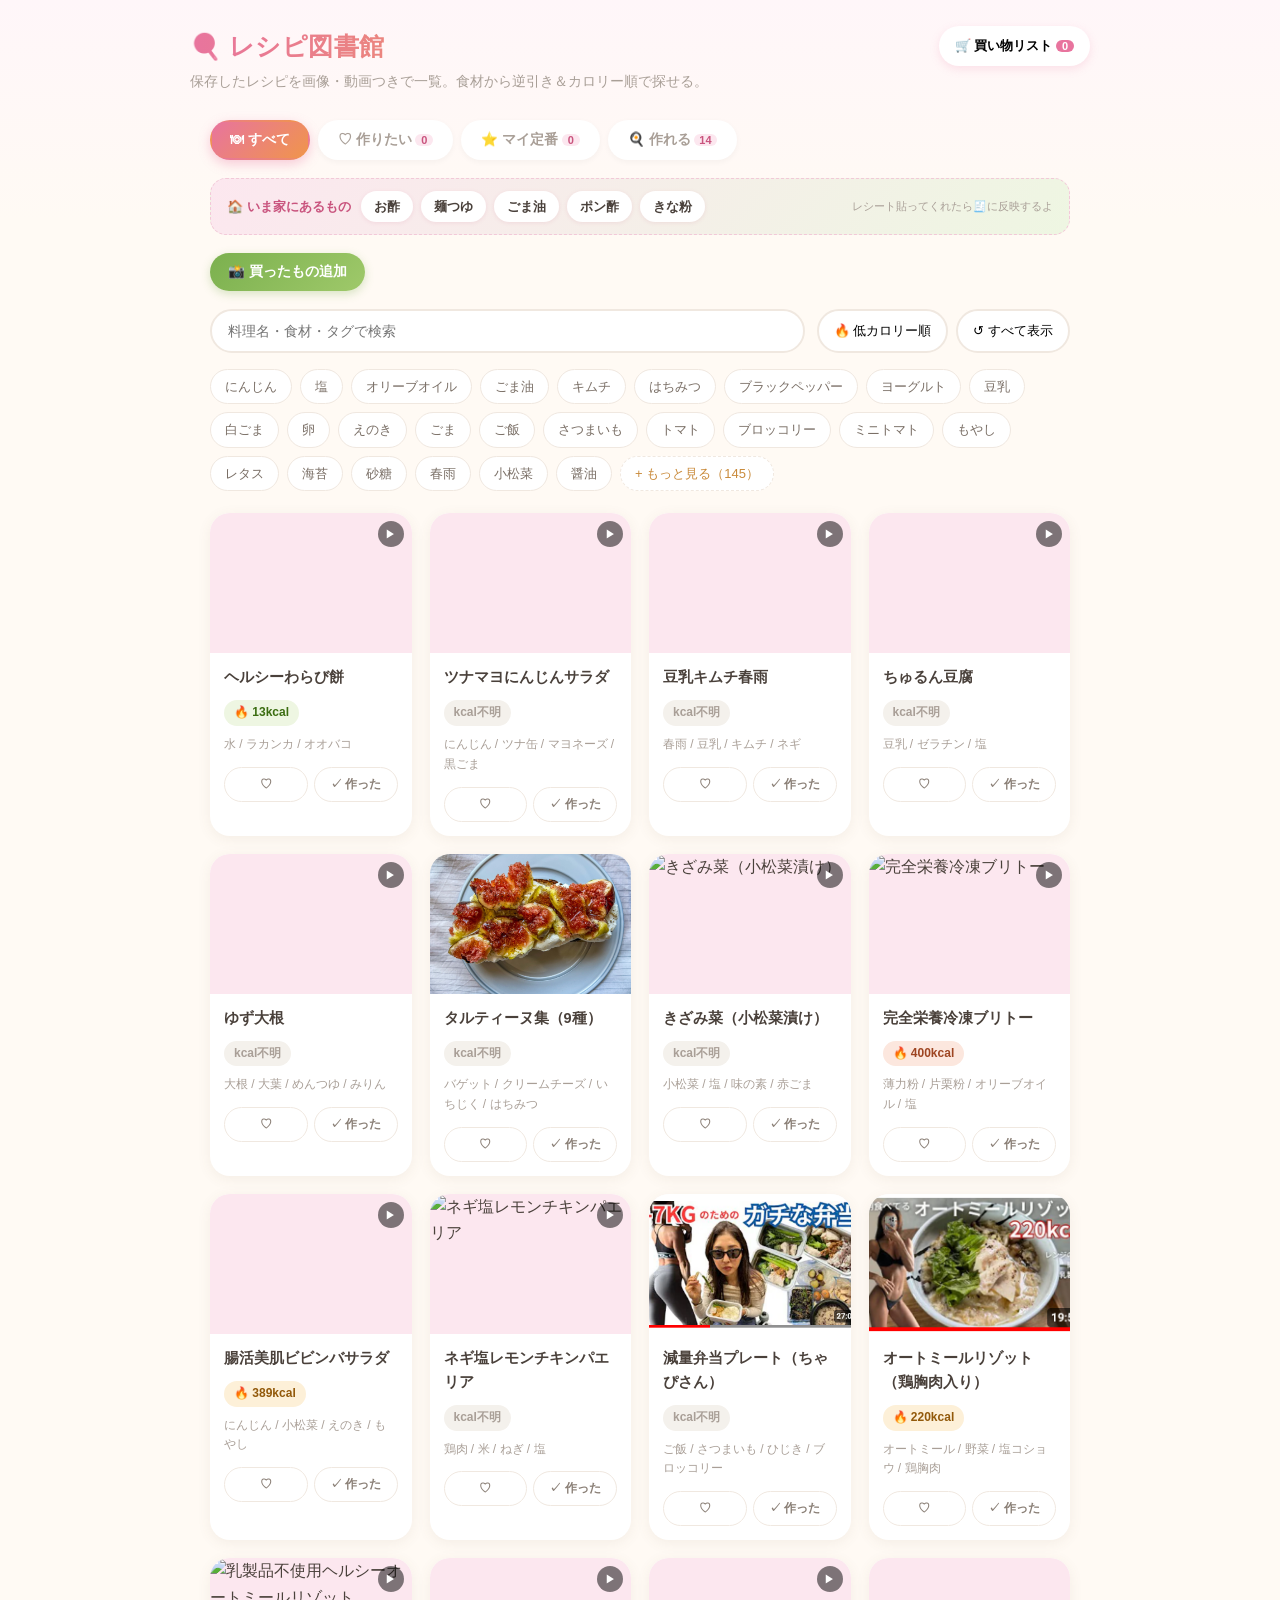
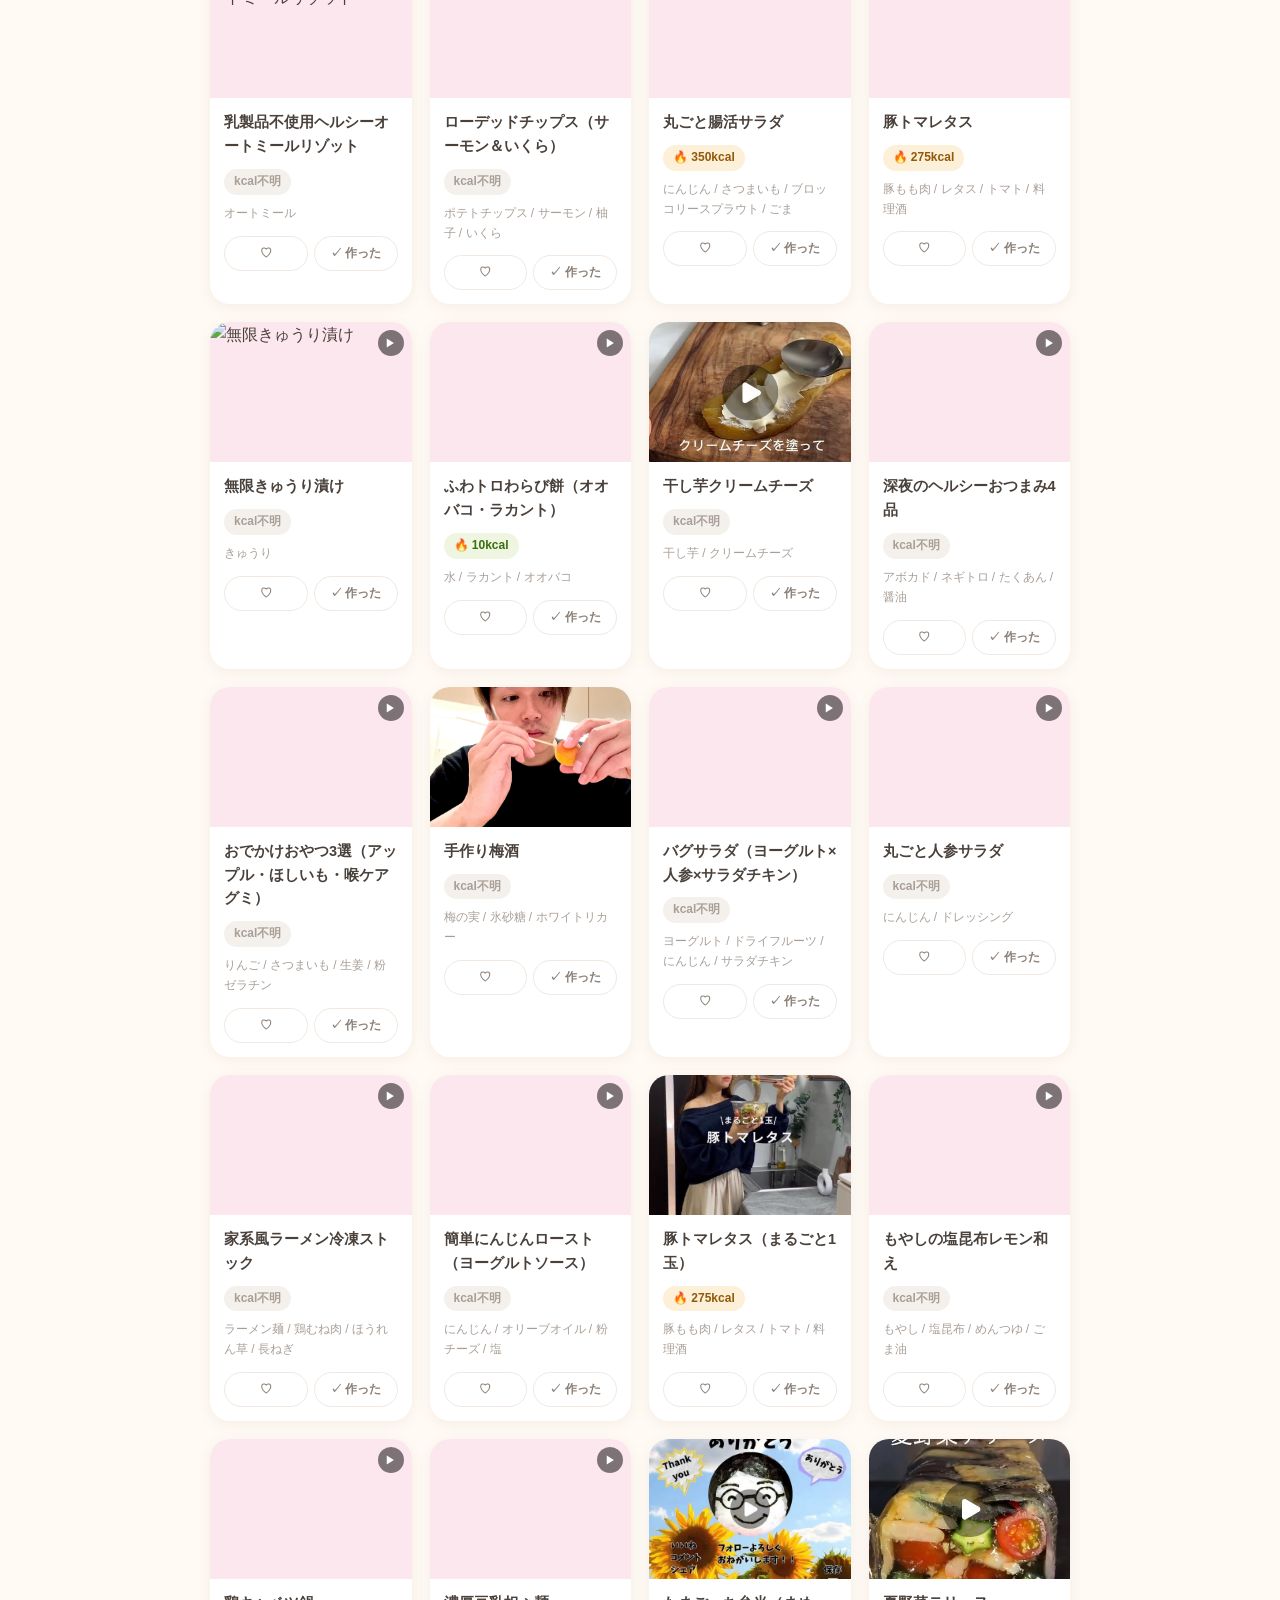
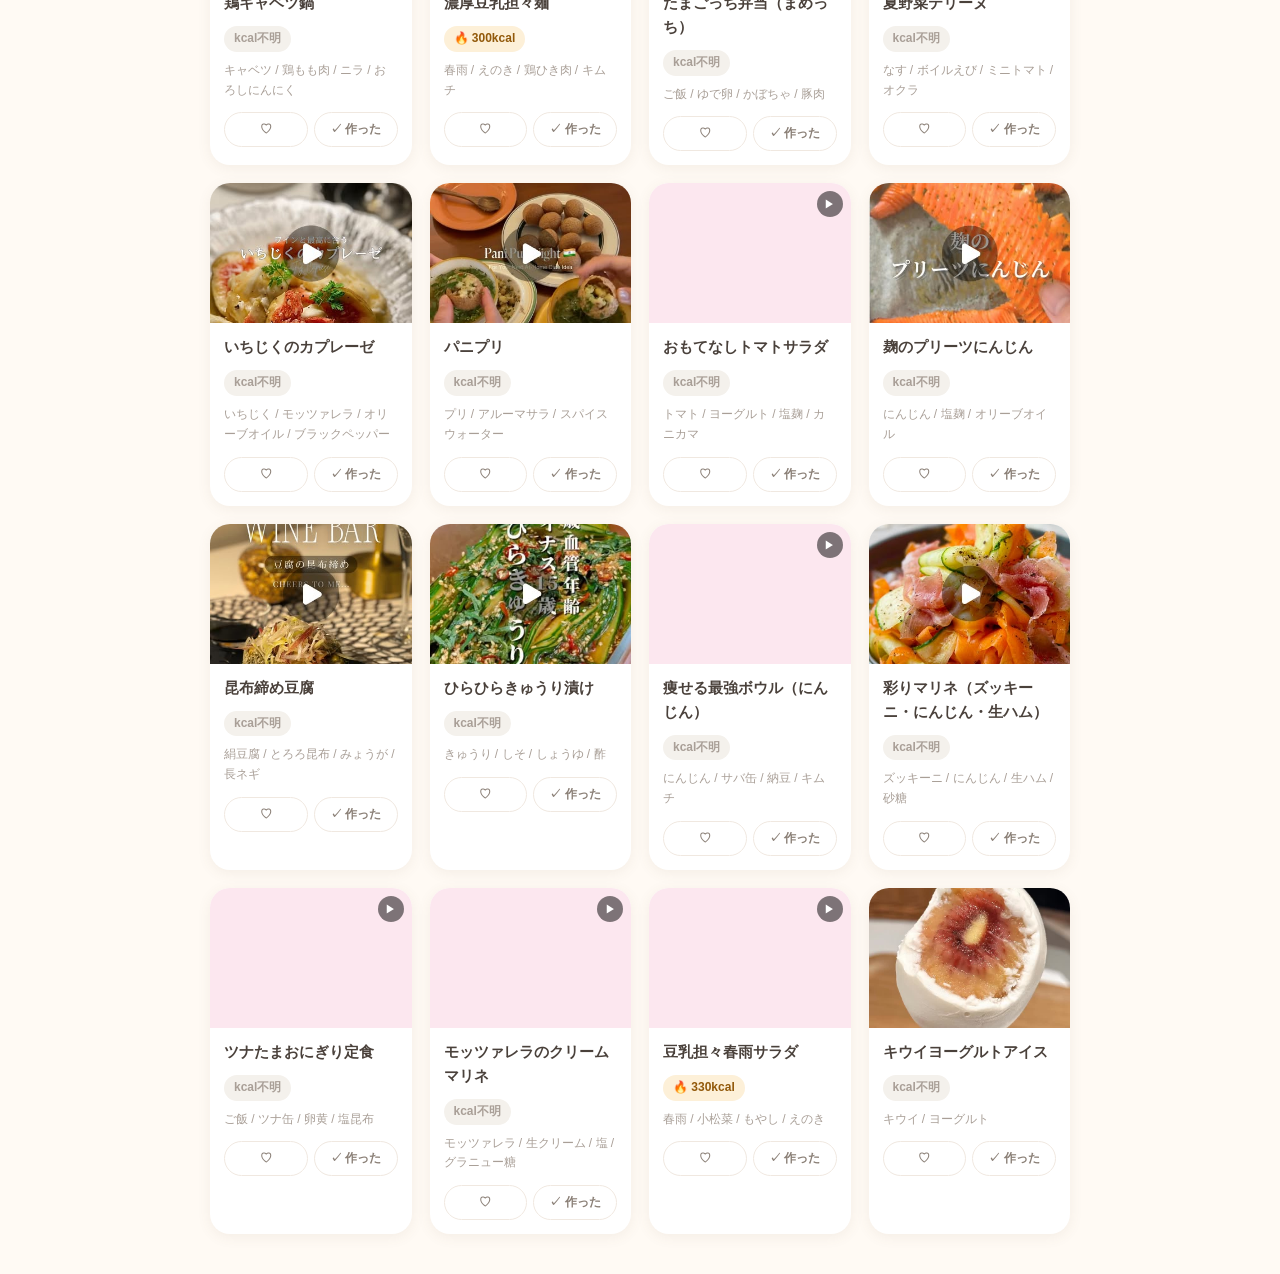
==== commit 7def998a: "Update recipe data (2026-07-11)" ====
--- a/index.html
+++ b/index.html
@@ -26,6 +26,9 @@
   </section>
 
   <section class="pantry-bar" id="pantry-bar"></section>
+  <div class="pantry-actions">
+    <button id="add-buys-btn" class="add-buys-btn">📸 買ったもの追加</button>
+  </div>
 
   <section class="controls">
     <input type="text" id="search" placeholder="料理名・食材・タグで検索" />
@@ -50,6 +53,10 @@
   <div class="modal" id="cart-content"></div>
 </div>
 
+<div class="modal-overlay" id="buys-overlay">
+  <div class="modal" id="buys-content"></div>
+</div>
+
 <script src="app.js"></script>
 </body>
 </html>
--- a/style.css
+++ b/style.css
@@ -214,7 +214,50 @@
   box-shadow: 0 1px 4px rgba(200,84,126,0.12);
 }
 .pantry-bar-hint { font-size: 11px; color: var(--muted); margin-left: auto; }
+.pantry-break { flex-basis: 100%; height: 0; }
+.pantry-bar-label.fresh { color: var(--green); }
+.pantry-pill.fresh { box-shadow: 0 1px 4px rgba(123,176,78,0.22); }
 @media (max-width: 520px) { .pantry-bar-hint { display: none; } }
+
+/* ---------- 📸 買ったもの追加 ---------- */
+.pantry-actions { display: flex; margin-bottom: 18px; }
+.add-buys-btn {
+  padding: 10px 18px; border: none; border-radius: 999px; cursor: pointer;
+  font-size: 13.5px; font-weight: 800; color: #fff;
+  background: linear-gradient(135deg, var(--green) 0%, #9fc96a 100%);
+  box-shadow: 0 3px 10px rgba(123,176,78,0.3);
+}
+.add-buys-btn:hover { filter: brightness(1.05); }
+.buys-lead { color: var(--muted); font-size: 13px; margin: 2px 0 14px; }
+.buy-input-row { display: flex; gap: 8px; margin-bottom: 16px; }
+.buy-input-row input {
+  flex: 1; padding: 11px 14px; border: 2px solid var(--line);
+  border-radius: 12px; font-size: 15px; background: #fff;
+}
+.buy-input-row input:focus { outline: none; border-color: var(--green); }
+#buy-add {
+  padding: 0 18px; border: none; border-radius: 12px; cursor: pointer;
+  font-size: 14px; font-weight: 800; color: #fff; background: var(--green);
+}
+.buy-suggest-label { font-size: 12.5px; color: var(--muted); margin: 0 0 8px; }
+.buy-suggests { display: flex; flex-wrap: wrap; gap: 8px; margin-bottom: 20px; }
+.buy-suggest {
+  padding: 7px 13px; border: 2px solid var(--green-soft); background: var(--green-soft);
+  border-radius: 999px; font-size: 13px; font-weight: 700; color: #5c7d3a; cursor: pointer;
+}
+.buy-suggest:hover { border-color: var(--green); }
+.buy-list { list-style: none; padding: 0; margin: 8px 0 0; display: flex; flex-direction: column; gap: 8px; }
+.buy-list li {
+  display: flex; justify-content: space-between; align-items: center;
+  padding: 10px 14px; background: var(--cream); border-radius: 12px;
+  font-size: 14px; font-weight: 700; color: var(--ink);
+}
+.buy-list li.muted { color: var(--muted); font-weight: 400; background: none; padding: 6px 0; }
+.buy-remove {
+  padding: 5px 12px; border: 1.5px solid var(--line); background: #fff;
+  border-radius: 999px; font-size: 12px; font-weight: 700; color: var(--muted); cursor: pointer;
+}
+.buy-remove:hover { border-color: var(--green); color: var(--green); }
 
 /* ---------- 🍳 作れる 判定バッジ ---------- */
 .cookable-tag { margin: 4px 0 0; font-size: 12px; font-weight: 700; line-height: 1.4; }
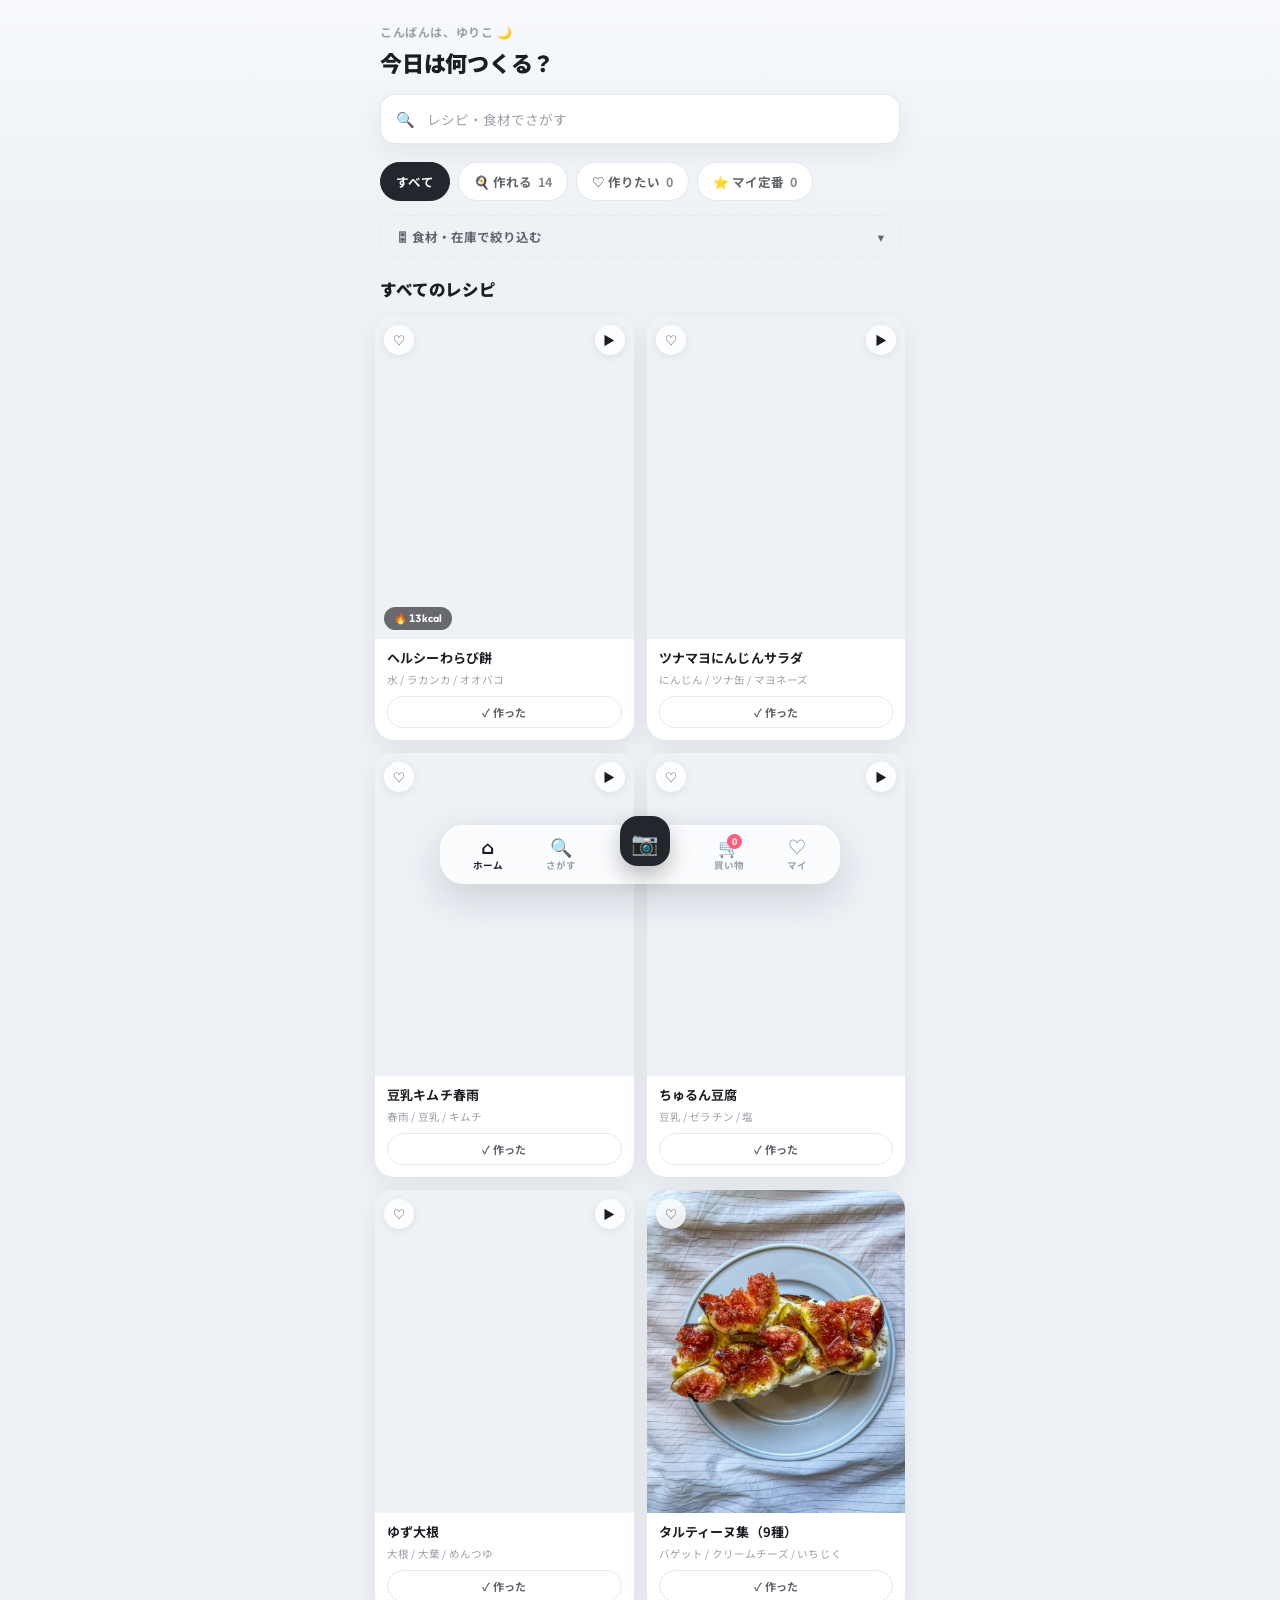
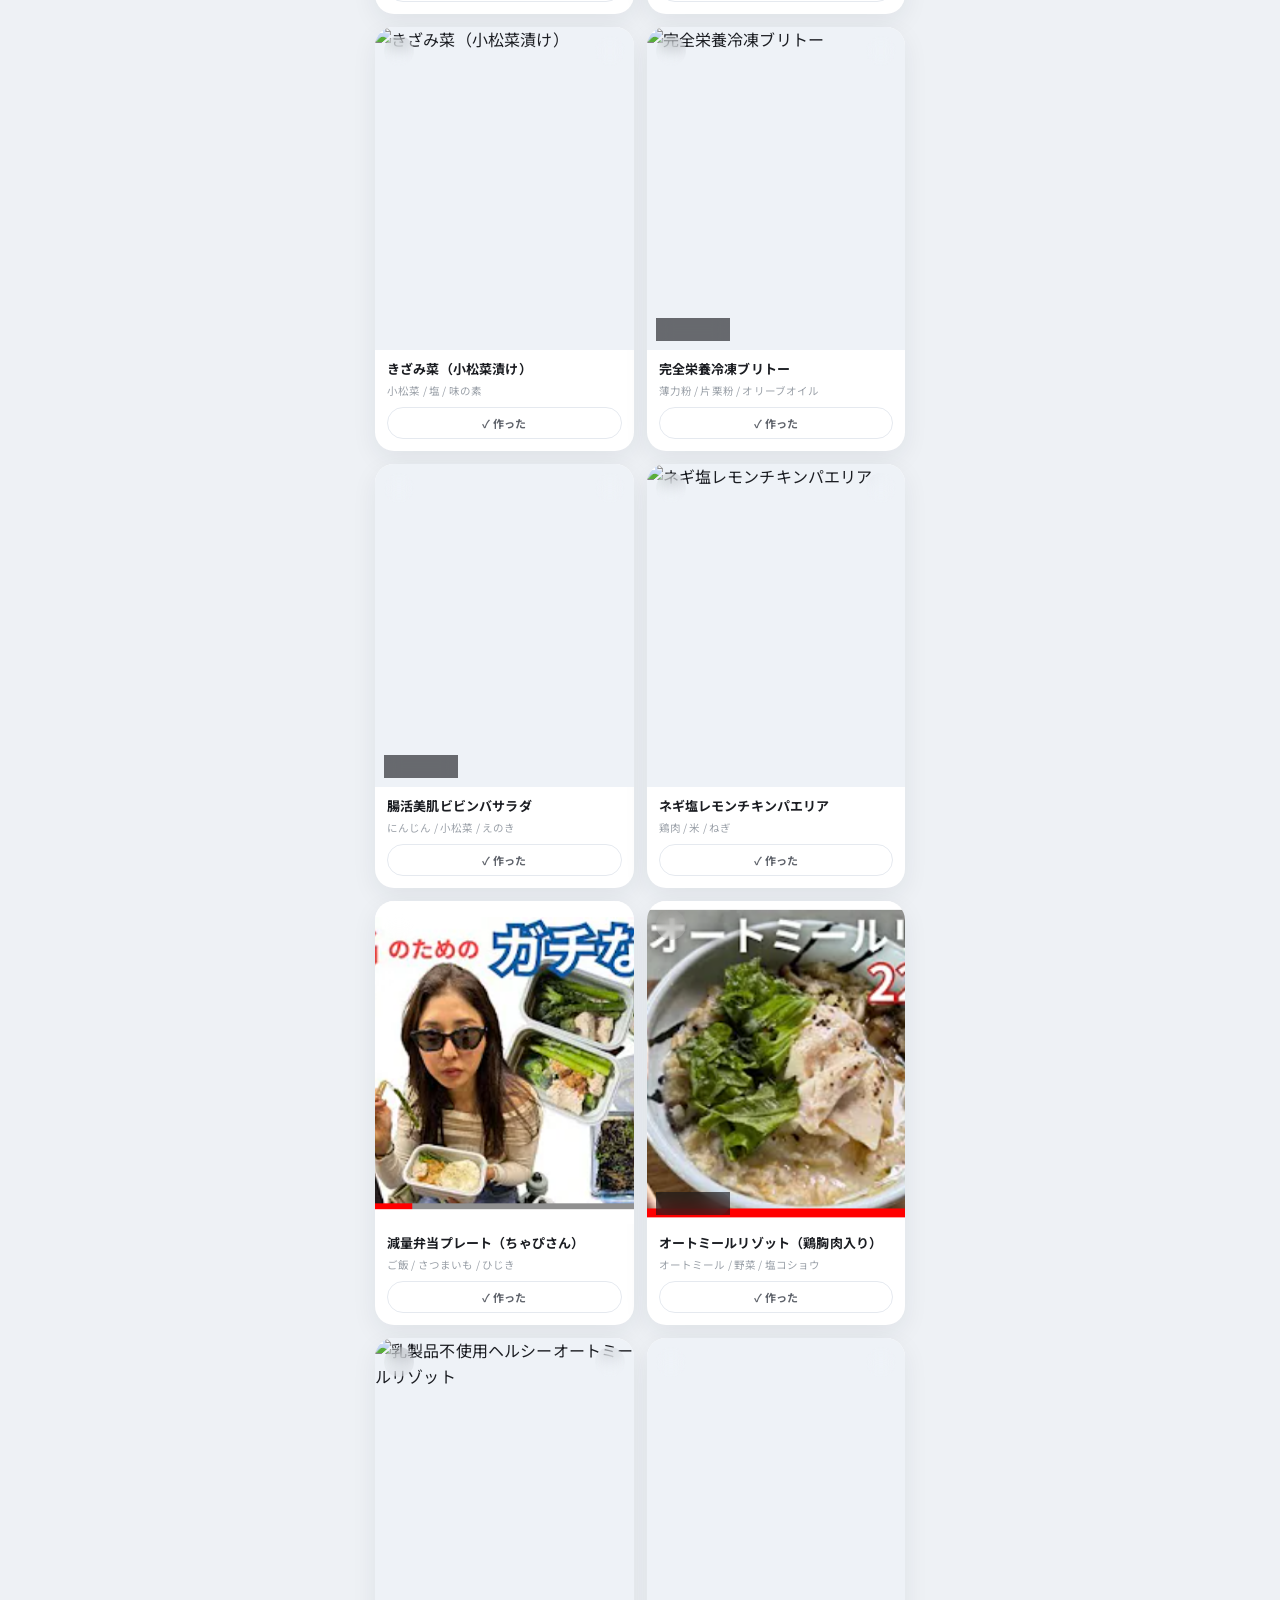
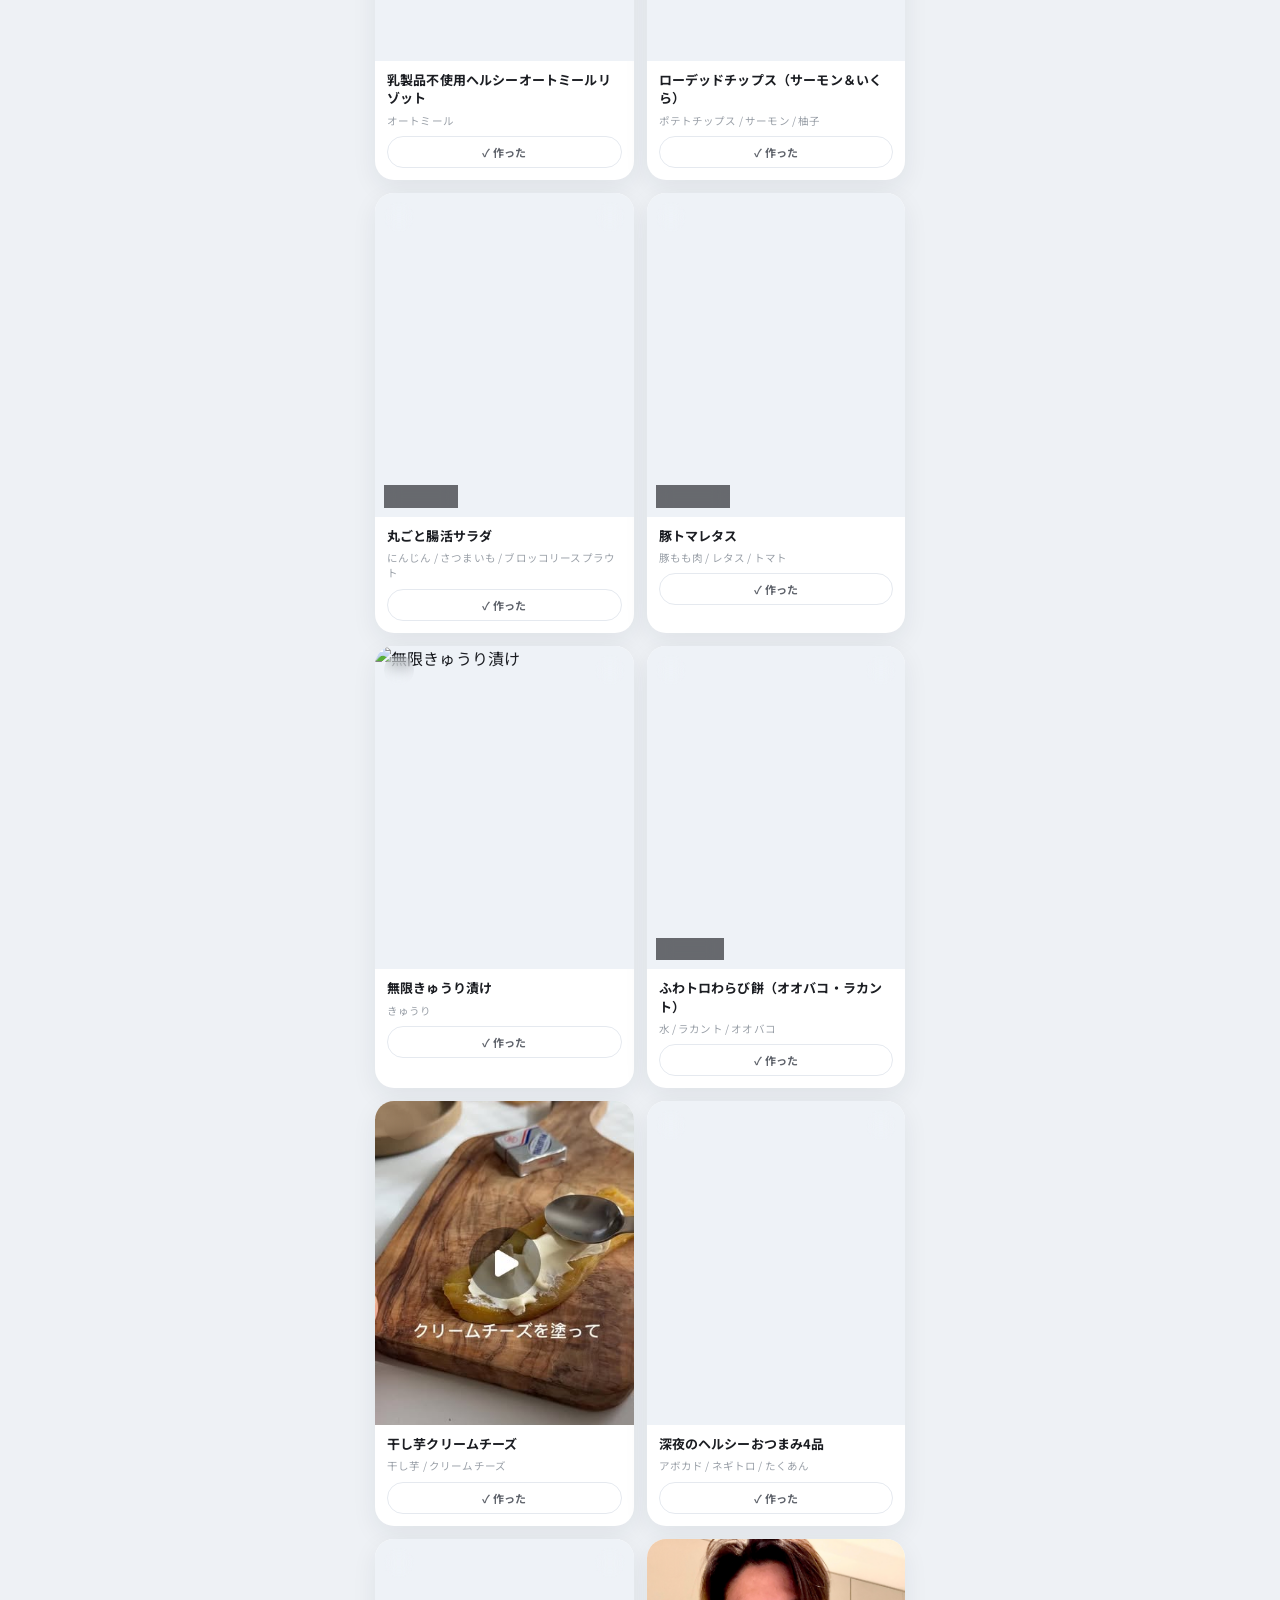
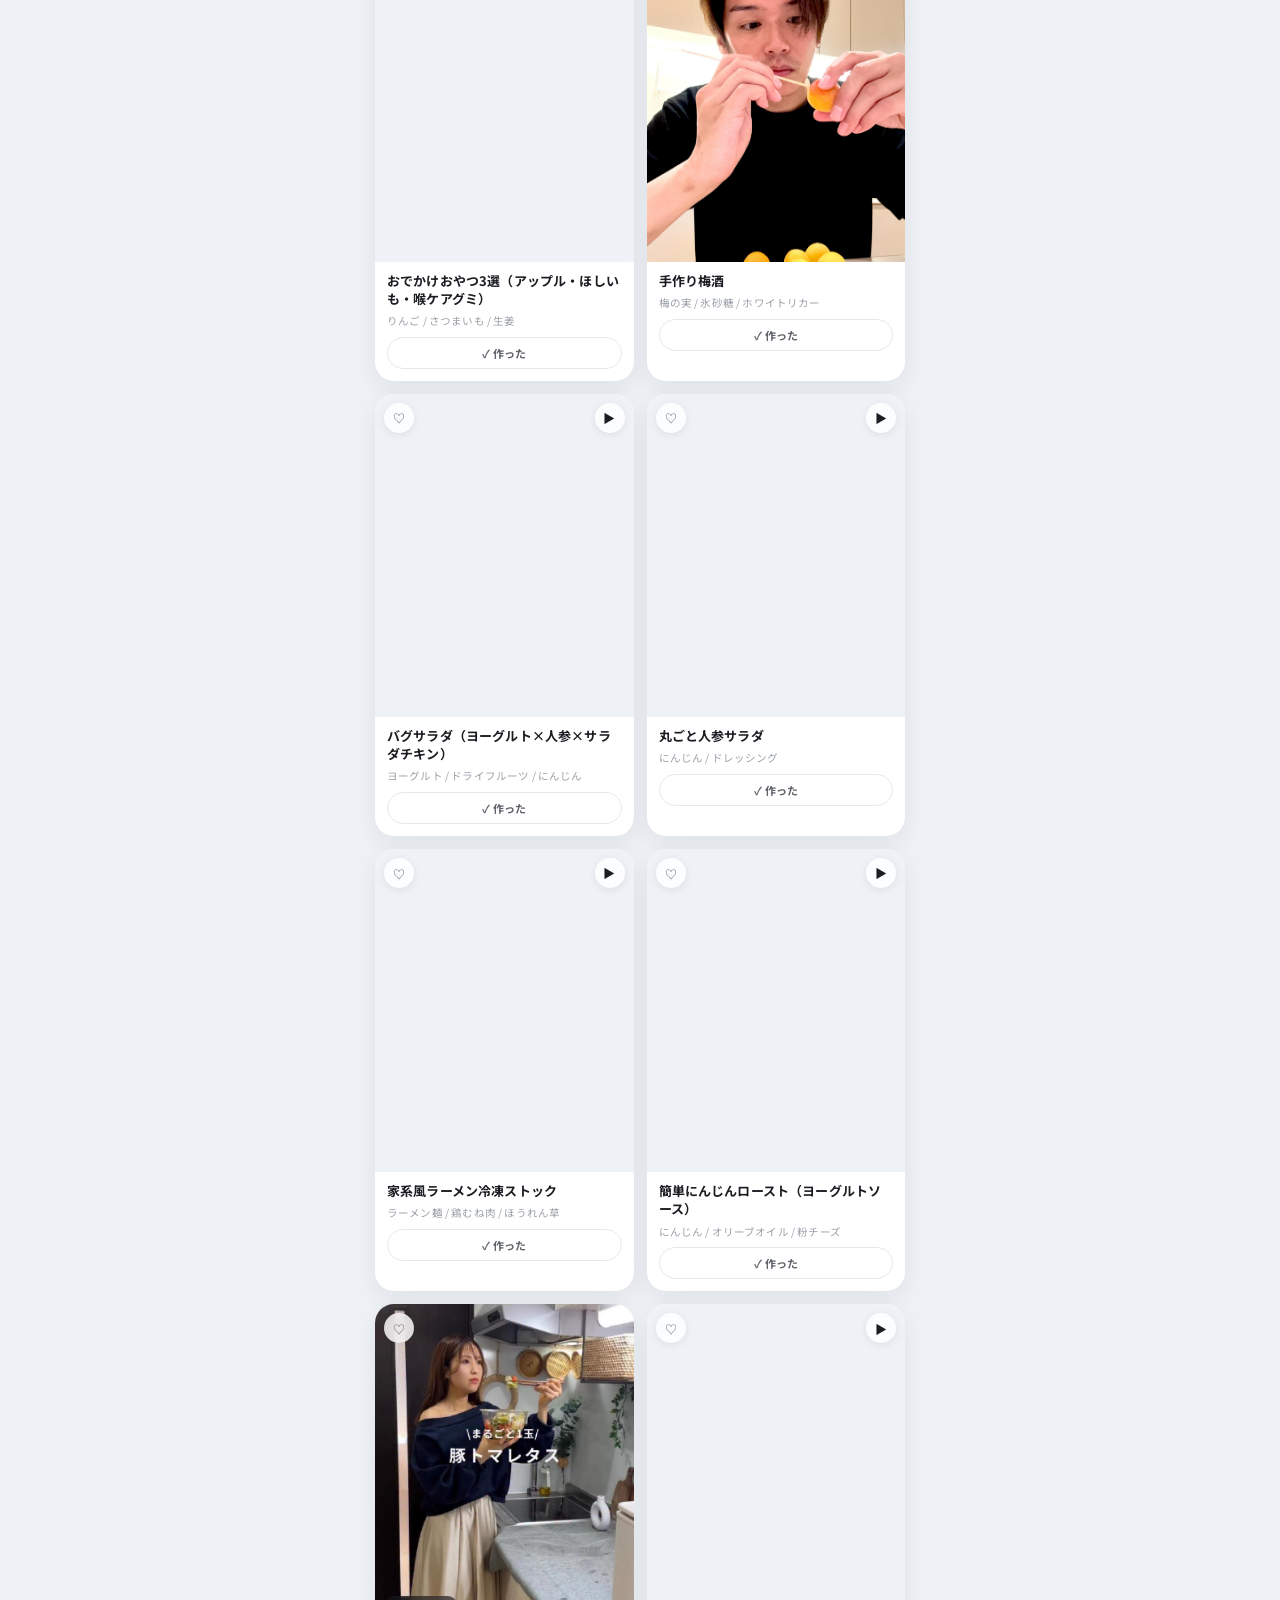
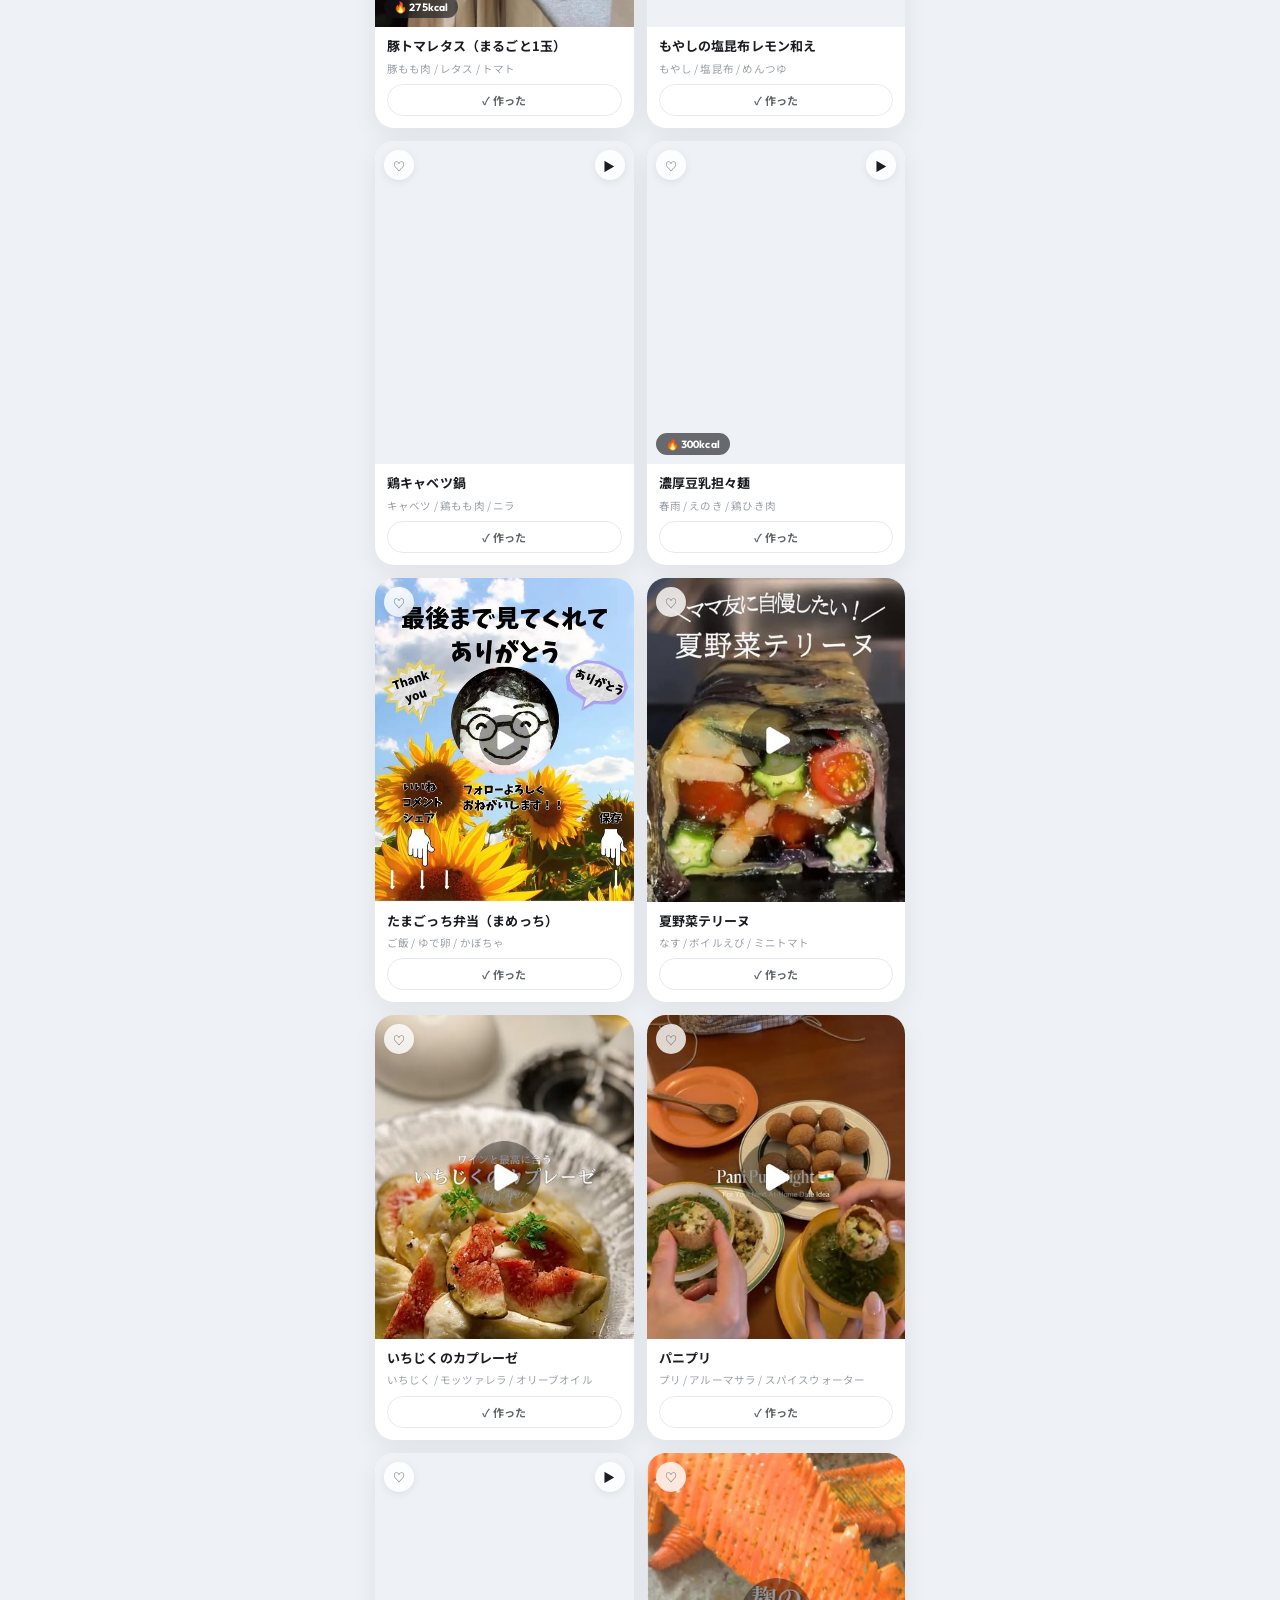
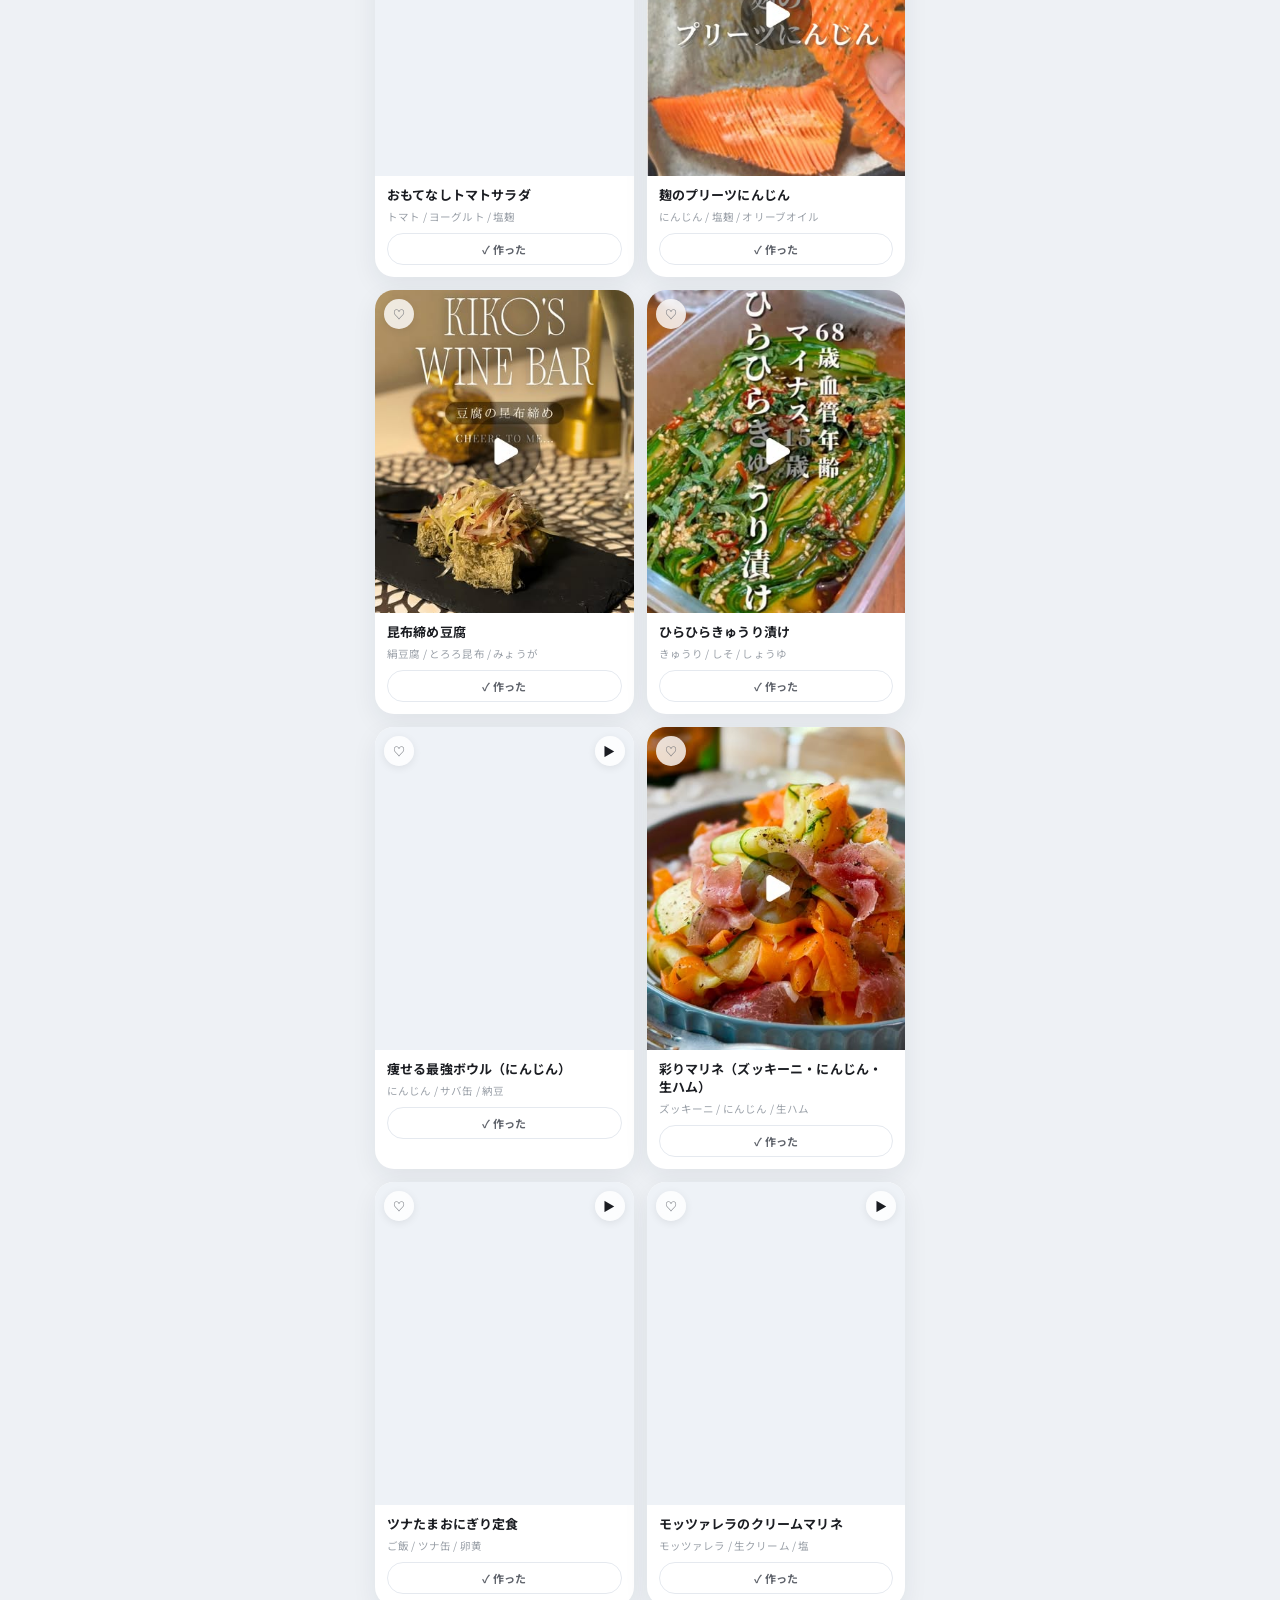
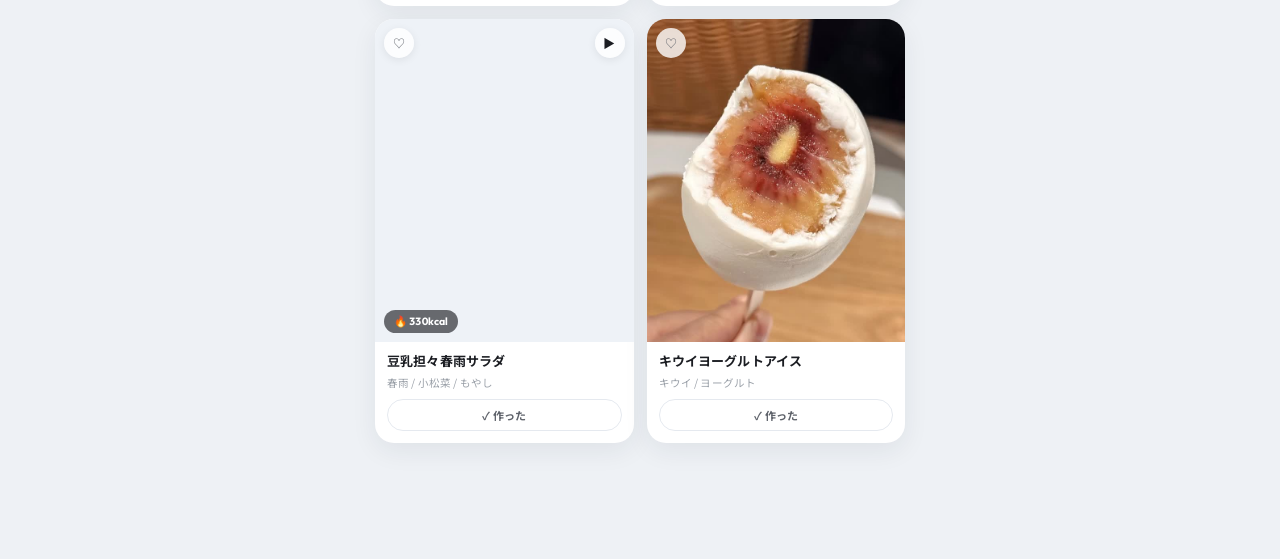
==== commit 88858725: "Update recipe data (2026-07-12)" ====
--- a/index.html
+++ b/index.html
@@ -4,46 +4,49 @@
 <meta charset="UTF-8">
 <meta name="viewport" content="width=device-width, initial-scale=1.0">
 <title>レシピ図書館</title>
-<link rel="stylesheet" href="style.css">
+<link rel="preconnect" href="https://fonts.googleapis.com">
+<link rel="preconnect" href="https://fonts.gstatic.com" crossorigin>
+<link href="https://fonts.googleapis.com/css2?family=Noto+Sans+JP:wght@500;700;900&family=Outfit:wght@600;700;800&display=swap" rel="stylesheet">
+<link rel="stylesheet" href="style.css?v=4">
 </head>
 <body>
-<header class="topbar">
-  <div class="topbar-row">
-    <div>
-      <h1>🍳 レシピ図書館</h1>
-      <p class="subtitle">保存したレシピを画像・動画つきで一覧。食材から逆引き＆カロリー順で探せる。</p>
+<div class="app">
+  <header class="top">
+    <div class="hello" id="hello">こんにちは</div>
+    <h1 class="htitle">今日は何つくる？</h1>
+    <div class="search">
+      <span class="mg">🔍</span>
+      <input type="text" id="search" placeholder="レシピ・食材でさがす" />
     </div>
-    <button id="cart-button">🛒 買い物リスト <span id="cart-count">0</span></button>
-  </div>
-</header>
+  </header>
 
-<main>
   <section class="tabs" id="tabs">
-    <button class="tab active" data-view="all">🍽 すべて</button>
+    <button class="tab active" data-view="all">すべて</button>
+    <button class="tab" data-view="cookable">🍳 作れる <span class="tab-n">0</span></button>
     <button class="tab" data-view="want">♡ 作りたい <span class="tab-n">0</span></button>
     <button class="tab" data-view="staple">⭐ マイ定番 <span class="tab-n">0</span></button>
-    <button class="tab" data-view="cookable">🍳 作れる <span class="tab-n">0</span></button>
   </section>
 
-  <section class="pantry-bar" id="pantry-bar"></section>
-  <div class="pantry-actions">
-    <button id="add-buys-btn" class="add-buys-btn">📸 買ったもの追加</button>
-  </div>
-
-  <section class="controls">
-    <input type="text" id="search" placeholder="料理名・食材・タグで検索" />
-    <div class="control-buttons">
+  <button class="filter-toggle" id="filter-toggle">🎛 食材・在庫で絞り込む <span class="chev">▾</span></button>
+  <div class="filter-panel" id="filter-panel">
+    <section class="pantry-bar" id="pantry-bar"></section>
+    <div class="pantry-actions">
+      <button id="add-buys-btn" class="add-buys-btn">📸 買ったもの追加</button>
+    </div>
+    <div class="controls">
       <button id="sort-kcal">🔥 低カロリー順</button>
       <button id="reset-all">↺ すべて表示</button>
     </div>
-  </section>
+    <section class="chips" id="chips"></section>
+  </div>
 
-  <section class="chips" id="chips"></section>
-
-  <p class="match-count" id="match-count"></p>
+  <div class="sec">
+    <h2 id="sec-title">すべてのレシピ</h2>
+    <span class="more" id="match-count"></span>
+  </div>
 
   <section class="grid" id="grid"></section>
-</main>
+</div>
 
 <div class="modal-overlay" id="modal-overlay">
   <div class="modal" id="modal-content"></div>
@@ -57,6 +60,14 @@
   <div class="modal" id="buys-content"></div>
 </div>
 
-<script src="app.js"></script>
+<nav class="tabbar">
+  <button class="navtab on" data-nav="home"><span class="i">⌂</span>ホーム</button>
+  <button class="navtab" data-nav="search"><span class="i">🔍</span>さがす</button>
+  <button class="navtab fab" data-nav="photo"><span class="i">📷</span></button>
+  <button class="navtab" data-nav="cart"><span class="i">🛒</span>買い物<span class="navbadge" id="cart-count">0</span></button>
+  <button class="navtab" data-nav="mine"><span class="i">♡</span>マイ</button>
+</nav>
+
+<script src="app.js?v=4"></script>
 </body>
 </html>
--- a/style.css
+++ b/style.css
@@ -1,265 +1,276 @@
 :root {
-  --pink: #e8749e;
-  --pink-deep: #c9547e;
-  --pink-soft: #fce7ef;
-  --cream: #fffaf4;
-  --gold: #ffc94d;
-  --green: #7bb04e;
-  --green-soft: #eef6e2;
-  --ink: #4a413b;
-  --muted: #a99f97;
-  --line: #f0e8e0;
+  --bg: #eef1f5;
+  --bg-top: #f7f9fc;
+  --card: #ffffff;
+  --ink: #1b1d22;
+  --sub: #5f636b;
+  --muted: #9aa0a8;
+  --line: #e5e9ef;
+  --active: #23262c;
+  --active-ink: #ffffff;
+  --soft: #eef2f7;
+  --danger: #ff5d7a;
+  --sh: 0 8px 26px rgba(30, 40, 60, .07);
+  --sh-lg: 0 14px 40px rgba(20, 25, 35, .16);
+  --jp: "Noto Sans JP", "Hiragino Sans", system-ui, sans-serif;
+  --en: "Outfit", "Noto Sans JP", system-ui, sans-serif;
+}
+@media (prefers-color-scheme: dark) {
+  :root {
+    --bg: #14161b;
+    --bg-top: #191c22;
+    --card: #1e2128;
+    --ink: #eef1f5;
+    --sub: #a7acb5;
+    --muted: #70757e;
+    --line: #2a2e37;
+    --active: #eef1f5;
+    --active-ink: #14161b;
+    --soft: #262a33;
+    --sh: 0 8px 26px rgba(0, 0, 0, .35);
+    --sh-lg: 0 14px 40px rgba(0, 0, 0, .5);
+  }
 }
 
 * { box-sizing: border-box; }
 
 body {
   margin: 0;
-  background: linear-gradient(180deg, #fff6f9 0%, var(--cream) 220px, var(--cream) 100%);
+  background: linear-gradient(180deg, var(--bg-top) 0%, var(--bg) 220px, var(--bg) 100%);
   color: var(--ink);
-  font-family: -apple-system, "Hiragino Maru Gothic ProN", "Hiragino Sans", "Yu Gothic", sans-serif;
-  line-height: 1.65;
-}
-
-.topbar { padding: 26px 20px 18px; }
-.topbar h1 {
-  margin: 0 0 4px;
-  font-size: 25px;
-  font-weight: 800;
-  letter-spacing: 0.02em;
-  background: linear-gradient(90deg, var(--pink) 0%, #f0a24b 100%);
-  -webkit-background-clip: text;
-  background-clip: text;
-  -webkit-text-fill-color: transparent;
-}
-.topbar-row {
-  display: flex; justify-content: space-between; align-items: flex-start;
-  gap: 12px; flex-wrap: wrap; max-width: 900px; margin: 0 auto;
-}
-.subtitle { margin: 0; color: var(--muted); font-size: 13.5px; }
-
-#cart-button {
-  padding: 11px 16px; border: none; background: #fff;
-  border-radius: 999px; font-size: 13px; font-weight: 700; cursor: pointer;
-  white-space: nowrap; box-shadow: 0 3px 10px rgba(232,116,158,0.18); transition: transform 0.12s;
-}
-#cart-button:hover { transform: translateY(-1px); }
-#cart-count {
-  display: inline-block; min-width: 18px; padding: 0 6px; border-radius: 999px;
-  background: var(--pink); color: #fff; font-size: 11px; font-weight: 700;
-}
-
-main { max-width: 900px; margin: 0 auto; padding: 8px 20px 40px; }
-
-.tabs { display: flex; gap: 8px; margin-bottom: 18px; flex-wrap: wrap; }
+  font-family: var(--jp);
+  line-height: 1.6;
+  letter-spacing: .01em;
+  -webkit-font-smoothing: antialiased;
+}
+
+.app { max-width: 560px; margin: 0 auto; padding-bottom: 112px; }
+
+/* ---------- header ---------- */
+.top { padding: 22px 20px 4px; }
+.hello { font-size: 12px; color: var(--muted); font-weight: 700; letter-spacing: .05em; }
+.htitle { font-size: 22px; font-weight: 900; letter-spacing: -.01em; margin: 4px 0 14px; }
+.search {
+  display: flex; align-items: center; gap: 10px; background: var(--card);
+  border: 1px solid var(--line); border-radius: 15px; padding: 12px 15px; box-shadow: var(--sh);
+}
+.search input { border: none; outline: none; background: transparent; flex: 1; font-size: 13.5px; font-family: inherit; color: var(--ink); }
+.search input::placeholder { color: var(--muted); }
+.search .mg { font-size: 15px; color: var(--sub); }
+
+/* ---------- category tabs ---------- */
+.tabs { display: flex; gap: 8px; overflow-x: auto; padding: 14px 20px 4px; scrollbar-width: none; }
+.tabs::-webkit-scrollbar { display: none; }
 .tab {
-  padding: 9px 18px; border: 2px solid transparent; background: #fff;
-  border-radius: 999px; font-size: 13.5px; font-weight: 700; color: var(--muted);
-  cursor: pointer; box-shadow: 0 2px 6px rgba(0,0,0,0.04); transition: transform 0.12s, box-shadow 0.12s;
-}
-.tab:hover { transform: translateY(-1px); }
-.tab.active {
-  color: #fff; background: linear-gradient(135deg, var(--pink) 0%, #f0954b 100%);
-  box-shadow: 0 4px 12px rgba(232,116,158,0.35);
-}
-.tab-n {
-  display: inline-block; min-width: 18px; padding: 0 5px; border-radius: 999px;
-  background: var(--pink-soft); color: var(--pink-deep); font-size: 11px; font-weight: 700;
-}
-.tab.active .tab-n { background: rgba(255,255,255,0.35); color: #fff; }
-
-.controls { display: flex; gap: 12px; flex-wrap: wrap; margin-bottom: 16px; }
-#search {
-  flex: 1; min-width: 200px; padding: 12px 16px; border: 2px solid var(--line);
-  border-radius: 999px; font-size: 14px; background: #fff;
-}
-#search:focus { outline: none; border-color: var(--pink); }
-.control-buttons { display: flex; gap: 8px; }
-.control-buttons button {
-  padding: 11px 15px; border: 2px solid var(--line); background: #fff;
-  border-radius: 999px; font-size: 13px; cursor: pointer; transition: border-color 0.12s;
-}
-.control-buttons button:hover { border-color: var(--pink); }
-
-.chips { display: flex; gap: 8px; flex-wrap: wrap; margin-bottom: 22px; }
+  white-space: nowrap; font-size: 12.5px; font-weight: 700; padding: 9px 15px; border-radius: 999px;
+  background: var(--card); border: 1px solid var(--line); color: var(--sub); cursor: pointer; font-family: inherit;
+}
+.tab.active { background: var(--active); border-color: var(--active); color: var(--active-ink); }
+.tab-n { margin-left: 3px; font-variant-numeric: tabular-nums; opacity: .75; }
+
+/* ---------- collapsible filter panel ---------- */
+.filter-toggle {
+  display: flex; align-items: center; justify-content: space-between; gap: 8px;
+  width: calc(100% - 40px); margin: 10px 20px 0; padding: 11px 15px;
+  background: transparent; border: 1px dashed var(--line); border-radius: 13px;
+  color: var(--sub); font-size: 12.5px; font-weight: 700; cursor: pointer; font-family: inherit;
+}
+.filter-toggle .chev { transition: transform .2s ease; }
+.filter-toggle.open .chev { transform: rotate(180deg); }
+
+.filter-panel { max-height: 0; overflow: hidden; transition: max-height .25s ease; padding: 0 20px; }
+.filter-panel.open { max-height: 900px; padding-top: 12px; }
+
+.pantry-bar {
+  display: flex; flex-wrap: wrap; align-items: center; gap: 8px;
+  margin-bottom: 12px; padding: 12px 14px;
+  background: var(--card); border: 1px solid var(--line); border-radius: 14px;
+}
+.pantry-bar:empty { display: none; }
+.pantry-bar-label { font-size: 12px; font-weight: 800; color: var(--sub); margin-right: 2px; }
+.pantry-bar-label.fresh { color: var(--ink); }
+.pantry-pill { padding: 5px 12px; background: var(--soft); border-radius: 999px; font-size: 12px; font-weight: 700; color: var(--ink); }
+.pantry-pill.fresh { background: var(--card); border: 1px solid var(--line); }
+.pantry-bar-hint { font-size: 10.5px; color: var(--muted); margin-left: auto; }
+.pantry-break { flex-basis: 100%; height: 0; }
+@media (max-width: 520px) { .pantry-bar-hint { display: none; } }
+
+.pantry-actions { display: flex; margin-bottom: 10px; }
+.add-buys-btn {
+  width: 100%; padding: 11px 16px; border: 1px solid var(--line); background: var(--card);
+  border-radius: 13px; font-size: 13px; font-weight: 700; color: var(--ink); cursor: pointer; font-family: inherit;
+}
+
+.controls { display: flex; gap: 8px; margin-bottom: 12px; }
+.controls button {
+  flex: 1; padding: 10px 10px; border: 1px solid var(--line); background: var(--card);
+  border-radius: 12px; font-size: 12px; font-weight: 700; color: var(--sub); cursor: pointer; font-family: inherit;
+}
+
+.chips { display: flex; gap: 7px; flex-wrap: wrap; margin-bottom: 4px; }
 .chip {
-  padding: 6px 14px; border-radius: 999px; border: 1.5px solid var(--line);
-  background: #fff; font-size: 13px; cursor: pointer; color: #7a6f66; transition: transform 0.1s;
-}
-.chip:hover { transform: translateY(-1px); }
-.chip.active { background: var(--pink-soft); border-color: var(--pink); color: var(--pink-deep); font-weight: 700; }
-.chip-toggle { color: #c98a3a; border-style: dashed; }
-
-.match-count { font-size: 13px; color: var(--muted); margin: 0 0 14px; }
-
-.grid { display: grid; grid-template-columns: repeat(auto-fill, minmax(180px, 1fr)); gap: 18px; }
-.card {
-  border: none; border-radius: 20px; overflow: hidden; background: #fff; cursor: pointer;
-  box-shadow: 0 3px 14px rgba(120,90,70,0.08); transition: transform 0.16s, box-shadow 0.16s;
-}
-.card:hover { transform: translateY(-4px); box-shadow: 0 10px 24px rgba(232,116,158,0.18); }
-.card-media { position: relative; width: 100%; height: 140px; background: var(--pink-soft); overflow: hidden; }
+  padding: 6px 13px; border-radius: 999px; border: 1px solid var(--line);
+  background: var(--card); font-size: 11.5px; cursor: pointer; color: var(--sub); font-family: inherit;
+}
+.chip.active { background: var(--active); border-color: var(--active); color: var(--active-ink); font-weight: 700; }
+.chip-toggle { border-style: dashed; color: var(--muted); }
+
+/* ---------- section header ---------- */
+.sec { display: flex; align-items: baseline; justify-content: space-between; padding: 18px 20px 2px; }
+.sec h2 { font-size: 16.5px; font-weight: 900; letter-spacing: -.01em; margin: 0; }
+.sec .more { font-size: 11.5px; color: var(--muted); font-family: var(--en); }
+
+/* ---------- grid / cards ---------- */
+.grid { padding: 11px 15px 4px; display: grid; grid-template-columns: 1fr 1fr; gap: 13px; }
+.card { background: var(--card); border-radius: 19px; overflow: hidden; box-shadow: var(--sh); cursor: pointer; transition: transform .15s ease; }
+.card:active { transform: scale(.98); }
+.card-media { position: relative; width: 100%; aspect-ratio: 4 / 5; overflow: hidden; background: var(--soft); }
 .card-media img, .card-media video { width: 100%; height: 100%; object-fit: cover; display: block; }
-.play-badge {
-  position: absolute; top: 8px; right: 8px; background: rgba(0,0,0,0.5); color: #fff;
-  border-radius: 50%; width: 26px; height: 26px; display: flex; align-items: center; justify-content: center; font-size: 11px;
-}
-.card-body { padding: 13px 14px 14px; }
-.card-title { font-size: 14.5px; font-weight: 700; margin: 0 0 8px; }
-
-.kcal-badge { display: inline-block; font-size: 12px; font-weight: 700; padding: 3px 10px; border-radius: 999px; }
-.kcal-badge.low { background: var(--green-soft); color: #3b6d11; }
-.kcal-badge.mid { background: #fdf0d8; color: #92590a; }
-.kcal-badge.high { background: #fce7de; color: #9e4522; }
-.kcal-badge.unknown { background: #f4f1ec; color: var(--muted); }
-.card-ingredients { margin: 9px 0 0; font-size: 12px; color: var(--muted); }
-
-.card-actions { display: flex; gap: 6px; margin-top: 12px; }
-.card-actions button {
-  flex: 1; padding: 8px 4px; border: 1.5px solid var(--line); background: #fff;
-  border-radius: 999px; font-size: 12px; font-weight: 700; cursor: pointer; color: #8a7f76; transition: transform 0.1s;
-}
-.card-actions button:active { transform: scale(0.92); }
-.act-want.on { background: var(--pink-soft); border-color: var(--pink); color: var(--pink-deep); }
-.act-cook.on { background: var(--green-soft); border-color: var(--green); color: #3b6d11; }
-.act-cook b { font-size: 12px; }
-
-.staple-badge {
-  position: absolute; top: 8px; left: 8px;
-  background: linear-gradient(135deg, var(--gold) 0%, #ffb43d 100%);
-  color: #6b4e00; font-size: 11px; font-weight: 800; padding: 3px 10px; border-radius: 999px;
-  box-shadow: 0 2px 8px rgba(255,180,60,0.5);
-}
+
+.badge {
+  position: absolute; width: 30px; height: 30px; border-radius: 50%;
+  background: rgba(255, 255, 255, .8); backdrop-filter: blur(8px); -webkit-backdrop-filter: blur(8px);
+  display: grid; place-items: center; font-size: 12px; border: none; cursor: pointer;
+  box-shadow: 0 2px 8px rgba(0, 0, 0, .08); font-family: inherit;
+}
+@media (prefers-color-scheme: dark) { .badge { background: rgba(30, 33, 40, .75); } }
+.badge.heart { top: 9px; left: 9px; color: var(--sub); }
+.badge.heart.on { color: var(--danger); }
+.badge.play { top: 9px; right: 9px; color: var(--ink); pointer-events: none; }
+.badge.staple { bottom: 9px; right: 9px; color: var(--ink); background: var(--card); font-size: 13px; }
+
+.kcal-chip {
+  position: absolute; left: 9px; bottom: 9px; background: rgba(20, 22, 26, .62);
+  backdrop-filter: blur(8px); -webkit-backdrop-filter: blur(8px); color: #fff; font-size: 10.5px;
+  font-weight: 700; padding: 3px 10px; border-radius: 999px; font-variant-numeric: tabular-nums; font-family: var(--en);
+}
+
+.card-body { padding: 10px 12px 12px; }
+.card-title { font-size: 13px; line-height: 1.4; font-weight: 700; margin: 0; }
+.card-ingredients { margin: 5px 0 0; font-size: 10.5px; color: var(--muted); line-height: 1.5; }
+.cookable-tag { margin: 4px 0 0; font-size: 10.5px; font-weight: 700; line-height: 1.4; }
+.cookable-tag.ok { color: var(--ink); }
+.cookable-tag.near { color: var(--sub); }
+
+.cook-btn {
+  margin-top: 8px; width: 100%; padding: 7px 4px; border: 1px solid var(--line); background: transparent;
+  border-radius: 999px; font-size: 11px; font-weight: 700; color: var(--sub); cursor: pointer; font-family: inherit;
+}
+.cook-btn.on { background: var(--soft); border-color: var(--line); color: var(--ink); }
+.cook-btn b { font-size: 11px; }
+
 .staple-inline {
-  font-size: 12px; background: linear-gradient(135deg, var(--gold) 0%, #ffb43d 100%);
-  color: #6b4e00; padding: 3px 10px; border-radius: 999px; vertical-align: middle; font-weight: 800;
+  font-size: 12px; background: var(--soft); color: var(--ink); padding: 3px 10px;
+  border-radius: 999px; vertical-align: middle; font-weight: 800;
 }
 
 .empty-state { text-align: center; color: var(--muted); padding: 60px 20px; grid-column: 1 / -1; font-size: 14px; }
 
+/* ---------- bottom floating tab bar ---------- */
+.tabbar {
+  position: fixed; left: 50%; transform: translateX(-50%); bottom: 16px; width: min(400px, 92%); z-index: 20;
+  display: flex; justify-content: space-around; align-items: center; padding: 11px 10px;
+  background: rgba(255, 255, 255, .72); backdrop-filter: blur(22px) saturate(1.4); -webkit-backdrop-filter: blur(22px) saturate(1.4);
+  border: 1px solid rgba(255, 255, 255, .75); border-radius: 24px; box-shadow: var(--sh-lg);
+}
+@media (prefers-color-scheme: dark) { .tabbar { background: rgba(30, 33, 40, .72); border-color: rgba(255, 255, 255, .08); } }
+.navtab {
+  display: flex; flex-direction: column; align-items: center; gap: 3px; font-size: 9.5px; font-weight: 700;
+  color: var(--muted); cursor: pointer; background: none; border: none; font-family: inherit; position: relative; padding: 0;
+}
+.navtab .i { font-size: 18px; line-height: 1; }
+.navtab.on { color: var(--ink); }
+.navtab.fab { margin-top: 0; }
+.navtab.fab .i {
+  width: 50px; height: 50px; margin-top: -27px; border-radius: 18px; background: var(--active); color: var(--active-ink);
+  display: grid; place-items: center; font-size: 22px; box-shadow: 0 10px 22px rgba(0, 0, 0, .25);
+}
+.navbadge {
+  position: absolute; top: -3px; right: 2px; min-width: 15px; height: 15px; padding: 0 4px; border-radius: 999px;
+  background: var(--danger); color: #fff; font-size: 9px; font-weight: 800; display: flex; align-items: center; justify-content: center;
+}
+
+/* ---------- modal (recipe detail) ---------- */
 .modal-overlay {
-  display: none; position: fixed; inset: 0; background: rgba(74,65,59,0.45);
-  align-items: center; justify-content: center; padding: 20px; z-index: 10;
+  display: none; position: fixed; inset: 0; background: rgba(20, 22, 28, .5);
+  align-items: center; justify-content: center; padding: 20px; z-index: 30;
 }
 .modal-overlay.open { display: flex; }
-.modal { background: #fff; border-radius: 24px; max-width: 480px; width: 100%; max-height: 85vh; overflow-y: auto; padding: 22px; }
-.modal-close { float: right; border: none; background: #f4f1ec; width: 32px; height: 32px; border-radius: 50%; font-size: 15px; cursor: pointer; color: #999; }
-.modal-media { width: 100%; border-radius: 16px; overflow: hidden; margin-bottom: 14px; background: var(--pink-soft); }
+.modal { background: var(--card); color: var(--ink); border-radius: 22px; max-width: 480px; width: 100%; max-height: 85vh; overflow-y: auto; padding: 22px; }
+.modal-close { float: right; border: none; background: var(--soft); width: 32px; height: 32px; border-radius: 50%; font-size: 15px; cursor: pointer; color: var(--sub); }
+.modal-media { width: 100%; border-radius: 16px; overflow: hidden; margin-bottom: 14px; background: var(--soft); }
 .modal-media img, .modal-media video { width: 100%; display: block; }
+.modal-media iframe { width: 100%; aspect-ratio: 16 / 9; display: block; border: 0; }
 .modal h2 { font-size: 19px; margin: 0 0 8px; }
-.modal h3 { font-size: 14px; margin: 18px 0 6px; color: #8a7f76; }
+.modal h3 { font-size: 14px; margin: 18px 0 6px; color: var(--sub); }
 .modal ul, .modal ol { margin: 0; padding-left: 20px; font-size: 14px; }
 
 .modal-actions { display: flex; gap: 8px; margin: 14px 0; }
 .modal-actions button {
-  flex: 1; padding: 12px; border: 1.5px solid var(--line); background: #fff;
-  border-radius: 999px; font-size: 14px; font-weight: 700; cursor: pointer; color: #8a7f76; transition: transform 0.1s;
-}
-.modal-actions button:active { transform: scale(0.96); }
-.modal-actions .act-want.on { background: var(--pink-soft); border-color: var(--pink); color: var(--pink-deep); }
-.modal-actions .act-cook.on { background: var(--green-soft); border-color: var(--green); color: #3b6d11; }
+  flex: 1; padding: 12px; border: 1px solid var(--line); background: var(--card);
+  border-radius: 999px; font-size: 14px; font-weight: 700; cursor: pointer; color: var(--sub); font-family: inherit;
+}
+.modal-actions .act-want.on { background: var(--soft); border-color: var(--line); color: var(--danger); }
+.modal-actions .act-cook.on { background: var(--soft); border-color: var(--line); color: var(--ink); }
 
 .ing-pantry { color: var(--muted); }
-.ing-tag { font-size: 10px; background: #f4f1ec; color: var(--muted); padding: 1px 7px; border-radius: 999px; }
+.ing-tag { font-size: 10px; background: var(--soft); color: var(--muted); padding: 1px 7px; border-radius: 999px; }
 .pantry-note { font-size: 12px; color: var(--muted); margin: 8px 0 0; }
 .muted { font-size: 13px; color: var(--muted); }
 
 .nutrition-row { display: flex; gap: 10px; flex-wrap: wrap; margin-top: 6px; }
-.nutrition-item { font-size: 12px; background: var(--pink-soft); color: var(--pink-deep); padding: 5px 12px; border-radius: 999px; font-weight: 600; }
-
-.source-link { display: inline-block; margin-top: 18px; font-size: 13px; color: var(--pink-deep); text-decoration: none; font-weight: 700; }
+.nutrition-item { font-size: 12px; background: var(--soft); color: var(--ink); padding: 5px 12px; border-radius: 999px; font-weight: 600; }
+
+.source-link { display: inline-block; margin-top: 18px; font-size: 13px; color: var(--ink); text-decoration: none; font-weight: 700; }
 
 .btn-cart {
-  margin-top: 10px; padding: 12px 14px; border: none;
-  background: linear-gradient(135deg, var(--pink) 0%, #f0954b 100%);
-  color: #fff; border-radius: 999px; font-size: 13.5px; font-weight: 700; cursor: pointer; width: 100%;
-  box-shadow: 0 4px 12px rgba(232,116,158,0.3);
-}
-
+  margin-top: 10px; padding: 12px 14px; border: none; background: var(--active); color: var(--active-ink);
+  border-radius: 999px; font-size: 13.5px; font-weight: 700; cursor: pointer; width: 100%; font-family: inherit;
+}
+
+/* ---------- cart modal ---------- */
 .cart-item-row { display: flex; align-items: center; justify-content: space-between; padding: 10px 0; border-bottom: 1px solid var(--line); font-size: 14px; }
-.cart-source { color: #c7bcb2; font-size: 12px; }
+.cart-source { color: var(--muted); font-size: 12px; }
 .cart-item-btns { display: flex; gap: 6px; align-items: center; }
-.cart-item-row button { border: none; background: none; color: var(--muted); cursor: pointer; font-size: 13px; }
+.cart-item-row button { border: none; background: none; color: var(--muted); cursor: pointer; font-size: 13px; font-family: inherit; }
 .cart-tostaple {
-  border: 1.5px solid var(--line) !important; background: #faf6f0 !important;
-  color: #b0a599 !important; border-radius: 999px; font-size: 11px !important; padding: 4px 9px !important;
+  border: 1px solid var(--line) !important; background: var(--soft) !important;
+  color: var(--sub) !important; border-radius: 999px; font-size: 11px !important; padding: 4px 9px !important;
 }
 .cart-actions { display: flex; gap: 8px; margin-top: 18px; flex-wrap: wrap; }
-.cart-actions button { padding: 11px 16px; border: 1.5px solid var(--line); background: #fff; border-radius: 999px; font-size: 13px; font-weight: 700; cursor: pointer; }
-.btn-line { background: #06c755 !important; color: #fff !important; border-color: #06c755 !important; box-shadow: 0 4px 12px rgba(6,199,85,0.3); }
+.cart-actions button { padding: 11px 16px; border: 1px solid var(--line); background: var(--card); border-radius: 999px; font-size: 13px; font-weight: 700; cursor: pointer; color: var(--ink); font-family: inherit; }
+.btn-line { background: #06c755 !important; color: #fff !important; border-color: #06c755 !important; }
 .btn-ghost { color: var(--muted); }
 .empty-hint { color: var(--muted); font-size: 14px; }
 
 #toast {
-  position: fixed; left: 50%; bottom: 32px; transform: translateX(-50%) translateY(20px);
-  background: var(--ink); color: #fff; padding: 13px 22px; border-radius: 999px;
+  position: fixed; left: 50%; bottom: 100px; transform: translateX(-50%) translateY(20px);
+  background: #20222a; color: #fff; padding: 13px 22px; border-radius: 999px;
   font-size: 13.5px; font-weight: 600; opacity: 0; pointer-events: none;
-  transition: opacity 0.25s, transform 0.25s; z-index: 100; max-width: 90vw; text-align: center;
-  box-shadow: 0 6px 20px rgba(0,0,0,0.25);
+  transition: opacity .25s, transform .25s; z-index: 100; max-width: 90vw; text-align: center;
+  box-shadow: 0 6px 20px rgba(0, 0, 0, .25);
 }
 #toast.show { opacity: 1; transform: translateX(-50%) translateY(0); }
 
-/* ---------- 🏠 いま家にあるもの ---------- */
-.pantry-bar {
-  display: flex; align-items: center; flex-wrap: wrap; gap: 8px;
-  margin-bottom: 18px; padding: 12px 16px;
-  background: linear-gradient(135deg, var(--pink-soft) 0%, var(--green-soft) 100%);
-  border: 1.5px dashed #f2c9d8; border-radius: 16px;
-}
-.pantry-bar:empty { display: none; }
-.pantry-bar-label { font-size: 13px; font-weight: 800; color: var(--pink-deep); margin-right: 2px; }
-.pantry-pill {
-  padding: 5px 13px; background: #fff; border-radius: 999px;
-  font-size: 13px; font-weight: 700; color: var(--ink);
-  box-shadow: 0 1px 4px rgba(200,84,126,0.12);
-}
-.pantry-bar-hint { font-size: 11px; color: var(--muted); margin-left: auto; }
-.pantry-break { flex-basis: 100%; height: 0; }
-.pantry-bar-label.fresh { color: var(--green); }
-.pantry-pill.fresh { box-shadow: 0 1px 4px rgba(123,176,78,0.22); }
-@media (max-width: 520px) { .pantry-bar-hint { display: none; } }
-
-/* ---------- 📸 買ったもの追加 ---------- */
-.pantry-actions { display: flex; margin-bottom: 18px; }
-.add-buys-btn {
-  padding: 10px 18px; border: none; border-radius: 999px; cursor: pointer;
-  font-size: 13.5px; font-weight: 800; color: #fff;
-  background: linear-gradient(135deg, var(--green) 0%, #9fc96a 100%);
-  box-shadow: 0 3px 10px rgba(123,176,78,0.3);
-}
-.add-buys-btn:hover { filter: brightness(1.05); }
+/* ---------- 📸 買ったもの追加モーダル ---------- */
 .buys-lead { color: var(--muted); font-size: 13px; margin: 2px 0 14px; }
+.buy-photo-btn {
+  width: 100%; padding: 14px; border: none; border-radius: 14px; cursor: pointer;
+  font-size: 15px; font-weight: 800; color: var(--active-ink); background: var(--active); font-family: inherit;
+}
+.buy-photo-status { font-size: 13px; color: var(--sub); margin: 10px 2px 0; min-height: 1px; }
+.buy-or { text-align: center; color: var(--muted); font-size: 12px; margin: 16px 0 8px; }
 .buy-input-row { display: flex; gap: 8px; margin-bottom: 16px; }
 .buy-input-row input {
-  flex: 1; padding: 11px 14px; border: 2px solid var(--line);
-  border-radius: 12px; font-size: 15px; background: #fff;
-}
-.buy-input-row input:focus { outline: none; border-color: var(--green); }
-#buy-add {
-  padding: 0 18px; border: none; border-radius: 12px; cursor: pointer;
-  font-size: 14px; font-weight: 800; color: #fff; background: var(--green);
-}
+  flex: 1; padding: 11px 14px; border: 1px solid var(--line); border-radius: 12px; font-size: 15px;
+  background: var(--card); color: var(--ink); font-family: inherit;
+}
+.buy-input-row input:focus { outline: none; border-color: var(--ink); }
+#buy-add { padding: 0 18px; border: none; border-radius: 12px; cursor: pointer; font-size: 14px; font-weight: 800; color: var(--active-ink); background: var(--active); font-family: inherit; }
 .buy-suggest-label { font-size: 12.5px; color: var(--muted); margin: 0 0 8px; }
 .buy-suggests { display: flex; flex-wrap: wrap; gap: 8px; margin-bottom: 20px; }
-.buy-suggest {
-  padding: 7px 13px; border: 2px solid var(--green-soft); background: var(--green-soft);
-  border-radius: 999px; font-size: 13px; font-weight: 700; color: #5c7d3a; cursor: pointer;
-}
-.buy-suggest:hover { border-color: var(--green); }
+.buy-suggest { padding: 7px 13px; border: 1px solid var(--line); background: var(--soft); border-radius: 999px; font-size: 13px; font-weight: 700; color: var(--ink); cursor: pointer; font-family: inherit; }
 .buy-list { list-style: none; padding: 0; margin: 8px 0 0; display: flex; flex-direction: column; gap: 8px; }
-.buy-list li {
-  display: flex; justify-content: space-between; align-items: center;
-  padding: 10px 14px; background: var(--cream); border-radius: 12px;
-  font-size: 14px; font-weight: 700; color: var(--ink);
-}
+.buy-list li { display: flex; justify-content: space-between; align-items: center; padding: 10px 14px; background: var(--soft); border-radius: 12px; font-size: 14px; font-weight: 700; color: var(--ink); }
 .buy-list li.muted { color: var(--muted); font-weight: 400; background: none; padding: 6px 0; }
-.buy-remove {
-  padding: 5px 12px; border: 1.5px solid var(--line); background: #fff;
-  border-radius: 999px; font-size: 12px; font-weight: 700; color: var(--muted); cursor: pointer;
-}
-.buy-remove:hover { border-color: var(--green); color: var(--green); }
-
-/* ---------- 🍳 作れる 判定バッジ ---------- */
-.cookable-tag { margin: 4px 0 0; font-size: 12px; font-weight: 700; line-height: 1.4; }
-.cookable-tag.ok { color: var(--green); }
-.cookable-tag.near { color: var(--pink-deep); }
+.buy-remove { padding: 5px 12px; border: 1px solid var(--line); background: var(--card); border-radius: 999px; font-size: 12px; font-weight: 700; color: var(--muted); cursor: pointer; font-family: inherit; }
